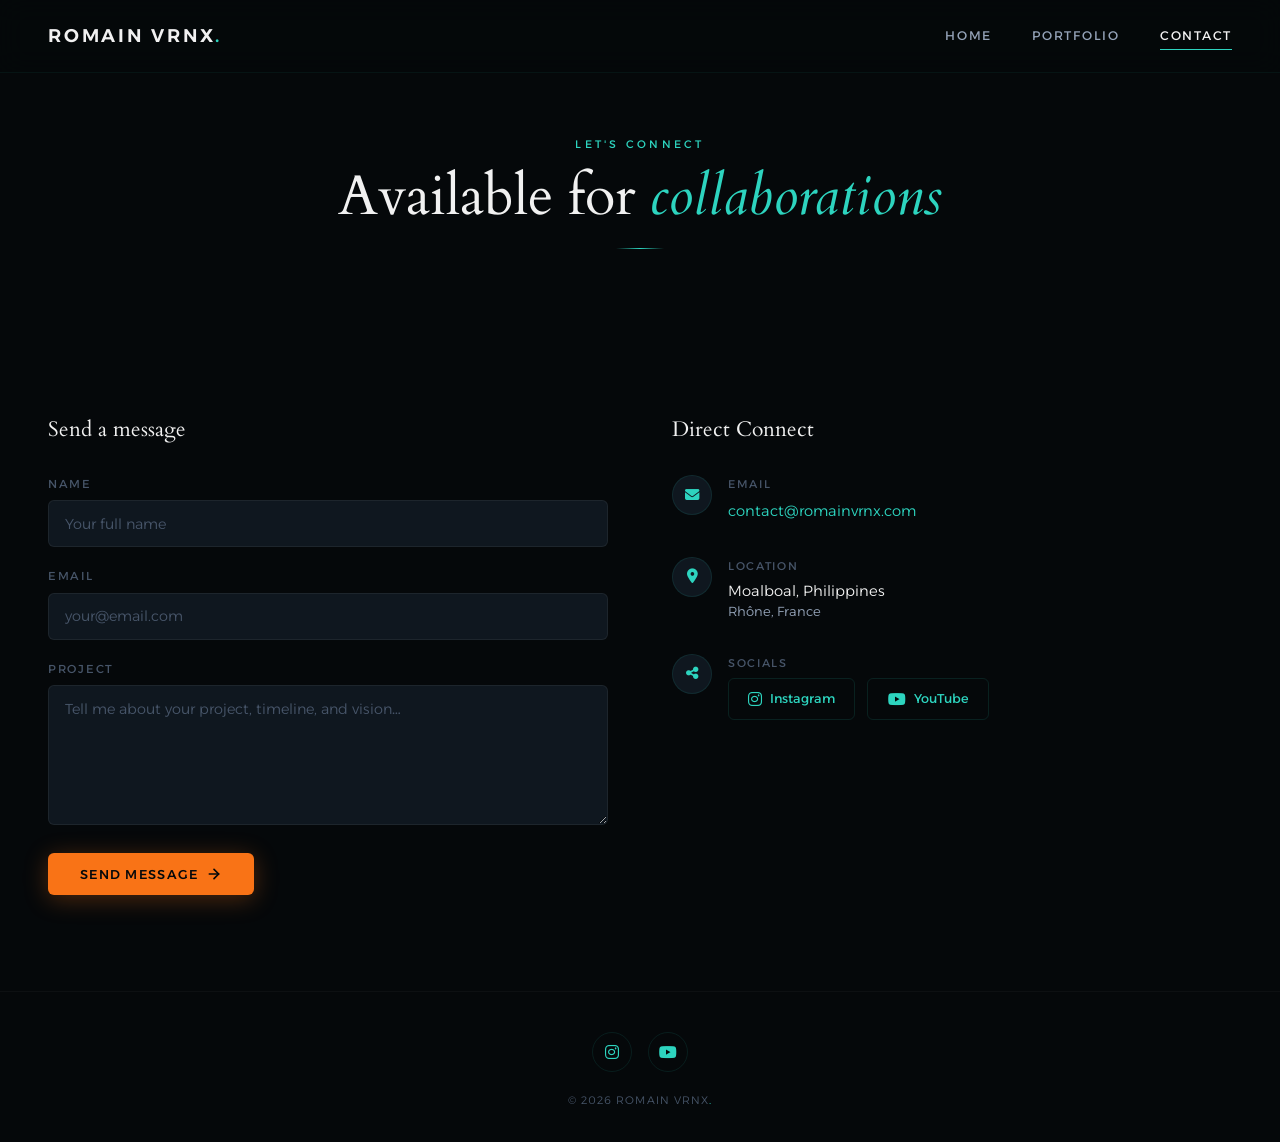
==== contact.html @ 80a3a8c6 "Add files via upload" ====
<!DOCTYPE html>
<html lang="en">
<head>
  <meta charset="UTF-8">
  <meta name="viewport" content="width=device-width, initial-scale=1.0">
  <title>Contact — Romain VRNX</title>
  <meta name="description" content="Get in touch with Romain Vernay for underwater filmmaking, photography collaborations, and creative projects.">

  <link rel="stylesheet" href="https://cdnjs.cloudflare.com/ajax/libs/font-awesome/6.5.1/css/all.min.css" integrity="sha512-DTOQO9RWCH3ppGqcWaEA1BIZOC6xxalwEsw9c2QQeAIftl+Vegovlnee1c9QX4TctnWMn13TZye+giMm8e2LwA==" crossorigin="anonymous" referrerpolicy="no-referrer" />
  <link rel="stylesheet" href="style.css">
</head>
<body>

  <!-- ===== HEADER ===== -->
  <header class="header header--scrolled" id="header">
    <a href="index.html" class="logo">ROMAIN VRNX<span>.</span></a>
    <nav class="nav-desktop" id="nav-desktop">
      <a href="index.html" class="nav-desktop__link">Home</a>
      <a href="portfolio.html" class="nav-desktop__link">Portfolio</a>
      <a href="contact.html" class="nav-desktop__link nav-desktop__link--active">Contact</a>
    </nav>
    <div class="hamburger" id="hamburger" aria-label="Toggle navigation">
      <span></span><span></span><span></span>
    </div>
  </header>

  <nav class="nav-mobile" id="nav-mobile">
    <a href="index.html" class="nav-mobile__link">Home</a>
    <a href="portfolio.html" class="nav-mobile__link">Portfolio</a>
    <a href="contact.html" class="nav-mobile__link">Contact</a>
  </nav>

  <!-- ===== PAGE HERO ===== -->
  <section class="page-hero reveal" id="page-hero">
    <div class="page-hero__inner">
      <p class="page-hero__kicker">Let's Connect</p>
      <h1 class="page-hero__title">Available for <em>collaborations</em></h1>
      <div class="page-hero__divider"></div>
    </div>
  </section>

  <!-- ===== CONTACT SECTION ===== -->
  <section class="section" id="contact-section">
    <div class="section__inner">
      <div class="contact-split reveal">

        <!-- LEFT — Form -->
        <div class="contact-form-col">
          <h2 class="contact-form__title">Send a message</h2>
          <form class="contact-form" id="contact-form" action="#" method="POST">
            <div class="contact-form__group">
              <label for="field-name" class="contact-form__label">Name</label>
              <input
                type="text"
                class="contact-form__input"
                id="field-name"
                name="name"
                placeholder="Your full name"
                required
                autocomplete="name"
              >
            </div>
            <div class="contact-form__group">
              <label for="field-email" class="contact-form__label">Email</label>
              <input
                type="email"
                class="contact-form__input"
                id="field-email"
                name="email"
                placeholder="your@email.com"
                required
                autocomplete="email"
              >
            </div>
            <div class="contact-form__group">
              <label for="field-project" class="contact-form__label">Project</label>
              <textarea
                class="contact-form__input contact-form__textarea"
                id="field-project"
                name="project"
                placeholder="Tell me about your project, timeline, and vision…"
                required
              ></textarea>
            </div>
            <button type="submit" class="btn btn--orange contact-form__submit" id="btn-send">
              Send Message
              <svg class="btn__arrow" width="16" height="16" viewBox="0 0 24 24" fill="none" stroke="currentColor" stroke-width="2.5" stroke-linecap="round" stroke-linejoin="round"><line x1="5" y1="12" x2="19" y2="12"/><polyline points="12 5 19 12 12 19"/></svg>
            </button>
          </form>
        </div>

        <!-- RIGHT — Direct Connect -->
        <div class="contact-info-col">
          <h2 class="contact-info__title">Direct Connect</h2>

          <!-- Email -->
          <div class="contact-info__block">
            <div class="contact-info__icon">
              <i class="fa-solid fa-envelope"></i>
            </div>
            <div>
              <p class="contact-info__label">Email</p>
              <a href="mailto:contact@romainvrnx.com" class="contact-info__value contact-info__link" id="contact-email">
                contact@romainvrnx.com
              </a>
            </div>
          </div>

          <!-- Location -->
          <div class="contact-info__block">
            <div class="contact-info__icon">
              <i class="fa-solid fa-location-dot"></i>
            </div>
            <div>
              <p class="contact-info__label">Location</p>
              <p class="contact-info__value">Moalboal, Philippines</p>
              <p class="contact-info__value contact-info__value--dim">Rhône, France</p>
            </div>
          </div>

          <!-- Social -->
          <div class="contact-info__block">
            <div class="contact-info__icon">
              <i class="fa-solid fa-share-nodes"></i>
            </div>
            <div>
              <p class="contact-info__label">Socials</p>
              <div class="contact-socials">
                <a href="#" class="contact-social-btn" id="contact-ig">
                  <i class="fa-brands fa-instagram"></i>
                  <span>Instagram</span>
                </a>
                <a href="#" class="contact-social-btn" id="contact-yt">
                  <i class="fa-brands fa-youtube"></i>
                  <span>YouTube</span>
                </a>
              </div>
            </div>
          </div>

        </div>

      </div>
    </div>
  </section>

  <!-- ===== FOOTER ===== -->
  <footer class="footer-full" id="footer">
    <div class="footer-full__inner">
      <div class="footer-full__socials">
        <a href="#" aria-label="Instagram" class="footer-social" id="footer-ig"><i class="fa-brands fa-instagram"></i></a>
        <a href="#" aria-label="YouTube" class="footer-social" id="footer-yt"><i class="fa-brands fa-youtube"></i></a>
      </div>
      <p class="footer-full__copy">© 2026 ROMAIN VRNX<span>.</span></p>
    </div>
  </footer>

  <script src="script.js"></script>
</body>
</html>
---- style.css ----
/* ============================================
   ROMAIN VRNX — Cinematic Dark Mode
   Orange & Teal Color Grading
   ============================================ */

/* ---------- Google Fonts ---------- */
@import url('https://fonts.googleapis.com/css2?family=Alexandria:wght@200;300;400;500;600&family=Cardo:ital,wght@0,400;0,700;1,400&display=swap');

/* ---------- Reset ---------- */
*,
*::before,
*::after {
  margin: 0;
  padding: 0;
  box-sizing: border-box;
}

/* ---------- Custom Properties ---------- */
:root {
  --bg:           #05080a;
  --surface:      #0f171f;
  --surface-alt:  #131e29;
  --teal:         #2dd4bf;
  --teal-dim:     rgba(45, 212, 191, .12);
  --teal-glow:    rgba(45, 212, 191, .25);
  --orange:       #f97316;
  --orange-hover: #fb923c;
  --orange-glow:  rgba(249, 115, 22, .3);
  --white:        #f1f1f1;
  --grey:         #94a3b8;
  --grey-dim:     #475569;

  --font-display: 'Cardo', Georgia, 'Times New Roman', serif;
  --font-body:    'Alexandria', 'Segoe UI', system-ui, sans-serif;

  --nav-h:     72px;
  --radius:    6px;
  --radius-lg: 10px;
  --max-w:     1200px;
  --transition: .4s cubic-bezier(.25, .46, .45, .94);
}

html {
  scroll-behavior: smooth;
  font-size: 16px;
}

body {
  font-family: var(--font-body);
  font-weight: 300;
  color: var(--white);
  background: var(--bg);
  line-height: 1.65;
  -webkit-font-smoothing: antialiased;
  -moz-osx-font-smoothing: grayscale;
  overflow-x: hidden;
}

a { color: inherit; text-decoration: none; }
img { display: block; max-width: 100%; }
ul, ol { list-style: none; }
button, input, textarea {
  font-family: inherit;
  font-size: inherit;
  color: inherit;
  border: none;
  outline: none;
  background: none;
}

/* ============================================
   FADE-IN SYSTEM
   ============================================ */
.reveal {
  opacity: 0;
  transform: translateY(28px);
  transition: opacity .7s ease, transform .7s ease;
}

.reveal.visible {
  opacity: 1;
  transform: translateY(0);
}

.reveal-d1 { transition-delay: .1s; }
.reveal-d2 { transition-delay: .2s; }
.reveal-d3 { transition-delay: .35s; }
.reveal-d4 { transition-delay: .5s; }

/* ============================================
   HEADER / NAV
   ============================================ */
.header {
  position: fixed;
  top: 0;
  left: 0;
  width: 100%;
  height: var(--nav-h);
  z-index: 1000;
  display: flex;
  align-items: center;
  justify-content: space-between;
  padding: 0 clamp(1.5rem, 4vw, 3rem);
  transition: background var(--transition), box-shadow var(--transition);
}

.header--scrolled {
  background: rgba(5, 8, 10, .88);
  backdrop-filter: blur(14px);
  -webkit-backdrop-filter: blur(14px);
  box-shadow: 0 1px 0 rgba(45, 212, 191, .06);
}

/* Logo */
.logo {
  font-family: var(--font-body);
  font-size: 1.15rem;
  font-weight: 600;
  letter-spacing: .15em;
  text-transform: uppercase;
  color: var(--white);
  z-index: 1010;
}

.logo span {
  color: var(--teal);
}

/* Desktop Nav */
.nav-desktop {
  display: flex;
  align-items: center;
  gap: 2.5rem;
}

.nav-desktop__link {
  font-size: .78rem;
  font-weight: 400;
  letter-spacing: .14em;
  text-transform: uppercase;
  color: var(--grey);
  position: relative;
  transition: color .3s ease;
}

.nav-desktop__link::after {
  content: '';
  position: absolute;
  bottom: -4px;
  left: 0;
  width: 0;
  height: 1px;
  background: var(--teal);
  transition: width .3s ease;
}

.nav-desktop__link:hover,
.nav-desktop__link--active {
  color: var(--white);
}

.nav-desktop__link:hover::after,
.nav-desktop__link--active::after {
  width: 100%;
}

/* Hamburger */
.hamburger {
  display: none;
  flex-direction: column;
  gap: 6px;
  cursor: pointer;
  z-index: 1010;
  padding: 4px;
}

.hamburger span {
  display: block;
  width: 26px;
  height: 2px;
  background: var(--white);
  border-radius: 2px;
  transition: transform .35s ease, opacity .35s ease;
  transform-origin: center;
}

.hamburger.open span:nth-child(1) {
  transform: rotate(45deg) translate(5.5px, 5.5px);
}
.hamburger.open span:nth-child(2) {
  opacity: 0;
}
.hamburger.open span:nth-child(3) {
  transform: rotate(-45deg) translate(5.5px, -5.5px);
}

/* Mobile overlay */
.nav-mobile {
  position: fixed;
  inset: 0;
  background: rgba(5, 8, 10, .97);
  backdrop-filter: blur(20px);
  display: flex;
  flex-direction: column;
  align-items: center;
  justify-content: center;
  gap: 2.5rem;
  opacity: 0;
  pointer-events: none;
  transition: opacity .4s ease;
  z-index: 1005;
}

.nav-mobile.open {
  opacity: 1;
  pointer-events: all;
}

.nav-mobile__link {
  font-family: var(--font-display);
  font-size: 1.8rem;
  font-weight: 400;
  color: var(--grey);
  letter-spacing: .04em;
  transition: color .3s ease;
}

.nav-mobile__link:hover {
  color: var(--teal);
}

/* ============================================
   HERO — VIDEO BACKGROUND
   ============================================ */
.hero {
  position: relative;
  width: 100%;
  height: 100vh;
  min-height: 650px;
  display: flex;
  align-items: center;
  justify-content: center;
  overflow: hidden;
}

.hero__video {
  position: absolute;
  inset: 0;
  width: 100%;
  height: 100%;
  object-fit: cover;
  z-index: 0;
}

.hero__overlay {
  position: absolute;
  inset: 0;
  z-index: 1;
  background:
    linear-gradient(180deg,
      rgba(5, 8, 10, .45) 0%,
      rgba(5, 8, 10, .15) 35%,
      rgba(5, 8, 10, .25) 65%,
      rgba(5, 8, 10, .85) 100%
    );
  /* Orange & Teal color grade overlay */
  mix-blend-mode: normal;
}

/* Subtle teal/orange vignette around edges */
.hero__color-grade {
  position: absolute;
  inset: 0;
  z-index: 2;
  background:
    radial-gradient(ellipse at 20% 80%, rgba(45, 212, 191, .06) 0%, transparent 50%),
    radial-gradient(ellipse at 80% 20%, rgba(249, 115, 22, .04) 0%, transparent 50%);
  pointer-events: none;
}

.hero__content {
  position: relative;
  z-index: 3;
  text-align: center;
  max-width: 720px;
  padding: 0 1.5rem;
}

.hero__label {
  font-family: var(--font-body);
  font-size: .72rem;
  font-weight: 400;
  letter-spacing: .3em;
  text-transform: uppercase;
  color: var(--teal);
  margin-bottom: 1rem;
  opacity: 0;
  animation: fadeUp .8s .3s ease forwards;
}

.hero__name {
  font-family: var(--font-display);
  font-size: clamp(3rem, 8vw, 5.5rem);
  font-weight: 400;
  line-height: 1.08;
  color: var(--white);
  opacity: 0;
  animation: fadeUp .8s .5s ease forwards;
}

.hero__name em {
  font-style: italic;
  color: var(--teal);
}

.hero__divider {
  width: 48px;
  height: 1px;
  background: linear-gradient(90deg, transparent, var(--teal), transparent);
  margin: 1.25rem auto;
  opacity: 0;
  animation: fadeUp .8s .65s ease forwards;
}

.hero__tagline {
  font-family: var(--font-body);
  font-size: clamp(.85rem, 1.6vw, 1rem);
  font-weight: 300;
  color: var(--grey);
  letter-spacing: .04em;
  margin-bottom: 2rem;
  opacity: 0;
  animation: fadeUp .8s .75s ease forwards;
}

.hero__buttons {
  display: flex;
  gap: 1rem;
  justify-content: center;
  flex-wrap: wrap;
  opacity: 0;
  animation: fadeUp .8s .9s ease forwards;
}

/* Scroll hint */
.hero__scroll {
  position: absolute;
  bottom: 2rem;
  left: 50%;
  transform: translateX(-50%);
  z-index: 3;
  display: flex;
  flex-direction: column;
  align-items: center;
  gap: .5rem;
  opacity: 0;
  animation: fadeUp .8s 1.2s ease forwards;
}

.hero__scroll-line {
  width: 1px;
  height: 40px;
  position: relative;
  overflow: hidden;
  background: rgba(255,255,255,.08);
}

.hero__scroll-line::after {
  content: '';
  position: absolute;
  top: -100%;
  left: 0;
  width: 100%;
  height: 100%;
  background: var(--teal);
  animation: scrollPulse 2s ease infinite;
}

@keyframes scrollPulse {
  0%   { top: -100%; }
  50%  { top: 100%; }
  100% { top: 100%; }
}

@keyframes fadeUp {
  to {
    opacity: 1;
    transform: translateY(0);
  }
  from {
    transform: translateY(16px);
  }
}

/* ============================================
   BUTTONS
   ============================================ */
.btn {
  display: inline-flex;
  align-items: center;
  justify-content: center;
  gap: .5rem;
  padding: .8rem 2rem;
  font-family: var(--font-body);
  font-size: .8rem;
  font-weight: 500;
  letter-spacing: .1em;
  text-transform: uppercase;
  border-radius: var(--radius);
  cursor: pointer;
  transition: transform .3s ease, box-shadow .3s ease, background .3s ease, color .3s ease, border-color .3s ease;
}

.btn:hover {
  transform: translateY(-2px);
}

.btn--orange {
  background: var(--orange);
  color: var(--bg);
  box-shadow: 0 4px 24px var(--orange-glow);
}

.btn--orange:hover {
  background: var(--orange-hover);
  box-shadow: 0 8px 32px rgba(249, 115, 22, .4);
}

.btn--ghost {
  background: transparent;
  color: var(--white);
  border: 1px solid rgba(255, 255, 255, .15);
}

.btn--ghost:hover {
  border-color: var(--teal);
  color: var(--teal);
  box-shadow: 0 4px 20px var(--teal-dim);
}

.btn--teal-outline {
  background: transparent;
  color: var(--teal);
  border: 1px solid var(--teal);
  box-shadow: 0 4px 20px var(--teal-dim);
}

.btn--teal-outline:hover {
  background: rgba(45, 212, 191, .08);
  box-shadow: 0 8px 32px var(--teal-glow);
}

.btn__arrow {
  transition: transform .3s ease;
}

.btn:hover .btn__arrow {
  transform: translateX(4px);
}

/* ============================================
   PROOF STRIP
   ============================================ */
.proof-strip {
  background: var(--surface);
  border-top: 1px solid rgba(45, 212, 191, .05);
  border-bottom: 1px solid rgba(45, 212, 191, .05);
  padding: 1.5rem 1rem;
}

.proof-strip__inner {
  max-width: var(--max-w);
  margin: 0 auto;
  display: flex;
  align-items: center;
  justify-content: center;
  gap: clamp(2rem, 6vw, 5rem);
  flex-wrap: wrap;
}

.proof-strip__item {
  display: flex;
  align-items: center;
  gap: .75rem;
}

.proof-strip__icon {
  color: var(--teal);
  font-size: 1.15rem;
  width: 22px;
  text-align: center;
}

.proof-strip__text {
  font-size: .82rem;
  font-weight: 400;
  letter-spacing: .06em;
  color: var(--grey);
}

.proof-strip__text strong {
  color: var(--white);
  font-weight: 500;
}

/* ============================================
   SECTIONS (Generic)
   ============================================ */
.section {
  padding: 6rem clamp(1.5rem, 4vw, 3rem);
}

.section__inner {
  max-width: var(--max-w);
  margin: 0 auto;
}

.section__header {
  text-align: center;
  margin-bottom: 3.5rem;
}

.section__kicker {
  font-family: var(--font-body);
  font-size: .7rem;
  font-weight: 400;
  letter-spacing: .3em;
  text-transform: uppercase;
  color: var(--teal);
  margin-bottom: .75rem;
}

.section__title {
  font-family: var(--font-display);
  font-size: clamp(2rem, 4.5vw, 3rem);
  font-weight: 400;
  line-height: 1.15;
}

.section__title em {
  font-style: italic;
  color: var(--teal);
}

/* ============================================
   SELECTED WORK — PROJECT CARDS
   ============================================ */
.work-grid {
  display: grid;
  grid-template-columns: repeat(auto-fill, minmax(340px, 1fr));
  gap: 1.5rem;
  margin-bottom: 2.5rem;
}

.work-card {
  position: relative;
  border-radius: var(--radius-lg);
  overflow: hidden;
  background: var(--surface);
  cursor: pointer;
  transition: transform var(--transition), box-shadow var(--transition);
}

.work-card:hover {
  transform: translateY(-6px);
  box-shadow:
    0 20px 50px rgba(0, 0, 0, .5),
    0 0 0 1px rgba(45, 212, 191, .08);
}

.work-card__thumb {
  width: 100%;
  aspect-ratio: 16 / 9;
  background: var(--surface);
  background-size: cover;
  background-position: center;
  position: relative;
  overflow: hidden;
}

.work-card__thumb::after {
  content: '';
  position: absolute;
  inset: 0;
  background: linear-gradient(180deg, transparent 40%, rgba(5, 8, 10, .7) 100%);
  transition: opacity var(--transition);
}

.work-card:hover .work-card__thumb::after {
  opacity: .6;
}

/* Play button overlay */
.work-card__play {
  position: absolute;
  top: 50%;
  left: 50%;
  transform: translate(-50%, -50%) scale(.9);
  width: 56px;
  height: 56px;
  border-radius: 50%;
  border: 2px solid rgba(45, 212, 191, .6);
  background: rgba(5, 8, 10, .5);
  display: flex;
  align-items: center;
  justify-content: center;
  z-index: 2;
  opacity: 0;
  transition: opacity .3s ease, transform .3s ease;
}

.work-card:hover .work-card__play {
  opacity: 1;
  transform: translate(-50%, -50%) scale(1);
}

.work-card__play svg {
  width: 20px;
  height: 20px;
  fill: var(--teal);
  margin-left: 3px;
}

.work-card__body {
  padding: 1.25rem 1.5rem;
}

.work-card__tag {
  display: inline-block;
  font-size: .65rem;
  font-weight: 500;
  letter-spacing: .12em;
  text-transform: uppercase;
  color: var(--bg);
  background: var(--orange);
  padding: .2rem .6rem;
  border-radius: 3px;
  margin-bottom: .6rem;
}

.work-card__title {
  font-family: var(--font-display);
  font-size: 1.2rem;
  font-weight: 400;
  margin-bottom: .35rem;
}

.work-card__meta {
  font-size: .78rem;
  color: var(--grey-dim);
  font-weight: 300;
}

.work-cta {
  text-align: center;
}

/* ============================================
   CONTACT STRIP (bottom of index)
   ============================================ */
.contact-strip {
  text-align: center;
  padding: 5rem 1.5rem;
  position: relative;
}

.contact-strip::before {
  content: '';
  position: absolute;
  top: 0;
  left: 50%;
  transform: translateX(-50%);
  width: 200px;
  height: 1px;
  background: linear-gradient(90deg, transparent, var(--teal), transparent);
}

.contact-strip__text {
  font-family: var(--font-display);
  font-size: clamp(1.6rem, 3.5vw, 2.2rem);
  font-weight: 400;
  font-style: italic;
  color: var(--grey);
  margin-bottom: 1.75rem;
}

/* ============================================
   FOOTER
   ============================================ */
.footer {
  text-align: center;
  padding: 2rem 1.5rem;
  font-size: .68rem;
  font-weight: 300;
  color: var(--grey-dim);
  letter-spacing: .1em;
  border-top: 1px solid rgba(255, 255, 255, .03);
}

.footer span {
  color: var(--teal);
}

/* ============================================
   PORTFOLIO — SPLIT SCREEN
   ============================================ */
.split {
  display: flex;
  width: 100%;
  height: 100vh;
  min-height: 600px;
  overflow: hidden;
}

.split__panel {
  position: relative;
  flex: 1;
  display: flex;
  align-items: center;
  justify-content: center;
  overflow: hidden;
  cursor: pointer;
  transition: flex var(--transition);
}

.split:hover .split__panel {
  flex: .85;
}

.split__panel:hover {
  flex: 1.3 !important;
}

/* Background image layer */
.split__bg {
  position: absolute;
  inset: 0;
  background: var(--surface);
  background-size: cover;
  background-position: center;
  filter: saturate(.25) brightness(.65);
  transform: scale(1.02);
  transition: filter .6s ease, transform .6s ease;
}

.split__panel:hover .split__bg {
  filter: saturate(1) brightness(.8);
  transform: scale(1.08);
}

/* Overlay with color grade tint */
.split__overlay {
  position: absolute;
  inset: 0;
  z-index: 1;
  transition: background .5s ease;
}

.split__panel--photo .split__overlay {
  background: linear-gradient(135deg, rgba(45, 212, 191, .12) 0%, rgba(5, 8, 10, .6) 100%);
}

.split__panel--film .split__overlay {
  background: linear-gradient(225deg, rgba(249, 115, 22, .12) 0%, rgba(5, 8, 10, .6) 100%);
}

.split__panel:hover .split__overlay {
  background: rgba(5, 8, 10, .35);
}

/* Divider line between panels */
.split__panel--photo::after {
  content: '';
  position: absolute;
  top: 0;
  right: 0;
  width: 1px;
  height: 100%;
  background: linear-gradient(180deg, transparent, rgba(45, 212, 191, .2), transparent);
  z-index: 3;
}

/* Content */
.split__content {
  position: relative;
  z-index: 2;
  text-align: center;
  padding: 2rem;
}

.split__icon {
  font-size: 1.8rem;
  margin-bottom: 1rem;
  opacity: .7;
  transition: opacity .3s ease, transform .3s ease;
}

.split__panel--photo .split__icon { color: var(--teal); }
.split__panel--film .split__icon  { color: var(--orange); }

.split__panel:hover .split__icon {
  opacity: 1;
  transform: translateY(-4px);
}

.split__title {
  font-family: var(--font-display);
  font-size: clamp(1.8rem, 4vw, 3rem);
  font-weight: 400;
  letter-spacing: .06em;
  margin-bottom: .5rem;
  transition: letter-spacing .4s ease;
}

.split__panel:hover .split__title {
  letter-spacing: .12em;
}

.split__subtitle {
  font-size: .78rem;
  font-weight: 300;
  color: var(--grey);
  letter-spacing: .1em;
  text-transform: uppercase;
  margin-bottom: 1.5rem;
  transition: color .3s ease;
}

.split__panel:hover .split__subtitle {
  color: var(--white);
}

.split__enter {
  display: inline-flex;
  align-items: center;
  gap: .5rem;
  font-size: .75rem;
  font-weight: 500;
  letter-spacing: .15em;
  text-transform: uppercase;
  opacity: 0;
  transform: translateY(10px);
  transition: opacity .4s ease, transform .4s ease;
}

.split__panel--photo .split__enter { color: var(--teal); }
.split__panel--film .split__enter  { color: var(--orange); }

.split__panel:hover .split__enter {
  opacity: 1;
  transform: translateY(0);
}

.split__enter-arrow {
  transition: transform .3s ease;
}

.split__panel:hover .split__enter-arrow {
  transform: translateX(4px);
}

/* ============================================
   RESPONSIVE — MOBILE-FIRST OVERHAUL
   ============================================ */

/* ---- Tablet & small laptop (≤ 900px) ---- */
@media (max-width: 900px) {
  /* Nav: switch to hamburger */
  .nav-desktop {
    display: none;
  }

  .hamburger {
    display: flex;
    min-width: 44px;
    min-height: 44px;
    align-items: center;
    justify-content: center;
  }

  /* Hero typography */
  .hero__name {
    font-size: clamp(2.5rem, 10vw, 4rem);
  }

  /* Proof strip */
  .proof-strip__inner {
    flex-direction: column;
    gap: 1rem;
  }

  /* Work grid */
  .work-grid {
    grid-template-columns: 1fr;
  }

  /* Split screen — stack vertically */
  .split {
    flex-direction: column;
  }

  .split__panel {
    min-height: 50vh;
  }

  .split:hover .split__panel {
    flex: 1;
  }

  .split__panel:hover {
    flex: 1.15 !important;
  }

  .split__panel--photo::after {
    top: auto;
    bottom: 0;
    left: 0;
    right: 0;
    width: 100%;
    height: 1px;
    background: linear-gradient(90deg, transparent, rgba(45, 212, 191, .2), transparent);
  }

  .split__enter {
    opacity: 1;
    transform: translateY(0);
  }
}

/* ---- Mobile landscape / large phone (≤ 768px) ---- */
@media (max-width: 768px) {
  /* --- Fluid typography --- */
  h1,
  .hero__name,
  .page-hero__title,
  .section__title,
  .split__title {
    font-size: clamp(2rem, 8vw, 3.2rem);
  }

  .hero__tagline,
  .page-hero__desc {
    font-size: clamp(.82rem, 2.5vw, .95rem);
  }

  /* --- Reduce section padding --- */
  .section {
    padding: 4rem 1rem;
  }

  .page-hero {
    padding: calc(var(--nav-h) + 2.5rem) 1rem 2rem;
  }

  /* --- Hero overflow safety --- */
  .hero {
    overflow: hidden;
  }

  .hero__video {
    min-width: 100%;
    min-height: 100%;
  }

  /* --- Tap targets (minimum 44×44px) --- */
  .btn {
    min-height: 44px;
    padding: .75rem 1.5rem;
  }

  .nav-mobile__link {
    min-height: 44px;
    display: flex;
    align-items: center;
  }

  .footer-social {
    width: 44px;
    height: 44px;
  }

  .contact-social-btn {
    min-height: 44px;
    padding: .7rem 1.3rem;
  }

  .contact-info__icon {
    width: 44px;
    height: 44px;
  }

  /* --- Masonry → 2 columns --- */
  .masonry {
    columns: 2;
    column-gap: .75rem;
  }

  .masonry__item {
    margin-bottom: .75rem;
  }

  /* --- Gateway cards stack --- */
  .grid-gallery {
    grid-template-columns: 1fr;
    gap: 1rem;
  }

  .gateway-card {
    aspect-ratio: 16 / 9;
  }

  .gateway-card__enter {
    opacity: 1;
    transform: translateY(0);
  }

  /* --- Contact → single column --- */
  .contact-split {
    grid-template-columns: 1fr;
    gap: 2.5rem;
  }

  /* --- Showreel fit mobile --- */
  .showreel {
    margin: 0 auto 2rem;
  }

  .showreel__container {
    border-radius: var(--radius);
  }
}

/* ---- Small phone (≤ 480px) ---- */
@media (max-width: 480px) {
  /* Hero CTA stack */
  .hero__buttons {
    flex-direction: column;
    width: 100%;
    padding: 0 .5rem;
  }

  .btn {
    width: 100%;
    justify-content: center;
  }

  /* Titles tighter */
  .split__title {
    font-size: clamp(1.4rem, 7vw, 1.8rem);
  }

  .gateway-card__title {
    font-size: clamp(1.3rem, 6vw, 1.8rem);
  }

  .page-hero__title {
    font-size: clamp(1.8rem, 8vw, 2.6rem);
  }

  /* Masonry → 1 column */
  .masonry {
    columns: 1;
  }

  /* Contact socials stack */
  .contact-socials {
    flex-direction: column;
  }

  .contact-form__submit {
    width: 100%;
  }

  /* Reduce inner gutter */
  .section {
    padding: 3rem .75rem;
  }

  .page-hero {
    padding: calc(var(--nav-h) + 2rem) .75rem 1.5rem;
  }

  /* Back button — full-width on tiny screens */
  .btn-back {
    width: 100%;
    justify-content: center;
  }
}

/* ============================================
   PAGE HERO (Sub-pages)
   ============================================ */
.page-hero {
  padding: calc(var(--nav-h) + 4rem) clamp(1.5rem, 4vw, 3rem) 3rem;
  text-align: center;
  position: relative;
}

.page-hero__inner {
  max-width: 720px;
  margin: 0 auto;
}

.page-hero__kicker {
  font-family: var(--font-body);
  font-size: .68rem;
  font-weight: 400;
  letter-spacing: .3em;
  text-transform: uppercase;
  color: var(--teal);
  margin-bottom: .75rem;
}

.page-hero__title {
  font-family: var(--font-display);
  font-size: clamp(2.2rem, 5vw, 3.5rem);
  font-weight: 400;
  line-height: 1.1;
}

.page-hero__title em {
  font-style: italic;
  color: var(--teal);
}

.page-hero__divider {
  width: 48px;
  height: 1px;
  background: linear-gradient(90deg, transparent, var(--teal), transparent);
  margin: 1.25rem auto;
}

.page-hero__desc {
  font-size: .92rem;
  font-weight: 300;
  color: var(--grey);
  line-height: 1.75;
  max-width: 600px;
  margin: 0 auto;
}

/* ============================================
   BACK BUTTON — Premium Pill
   ============================================ */
.btn-back {
  display: inline-flex;
  align-items: center;
  gap: .6rem;
  padding: .65rem 1.5rem;
  font-size: .78rem;
  font-weight: 500;
  letter-spacing: .1em;
  text-transform: uppercase;
  color: var(--white);
  background: rgba(15, 23, 31, .8);
  border: 1px solid rgba(45, 212, 191, .1);
  border-radius: 30px;
  margin-bottom: 2rem;
  backdrop-filter: blur(8px);
  -webkit-backdrop-filter: blur(8px);
  min-height: 44px;
  transition: background .3s ease, color .3s ease, border-color .3s ease,
              transform .3s ease, box-shadow .3s ease;
}

.btn-back:hover {
  background: var(--orange);
  color: var(--bg);
  border-color: var(--orange);
  transform: translateX(-5px);
  box-shadow: 0 4px 20px var(--orange-glow);
}

.btn-back i {
  font-size: .72rem;
  transition: transform .3s ease;
}

.btn-back:hover i {
  transform: translateX(-3px);
}

/* ============================================
   GATEWAY CARDS (Photography hub)
   ============================================ */
.grid-gallery {
  display: grid;
  grid-template-columns: repeat(2, 1fr);
  gap: 1.5rem;
}

.gateway-card {
  position: relative;
  border-radius: var(--radius-lg);
  overflow: hidden;
  aspect-ratio: 4 / 3;
  display: flex;
  align-items: center;
  justify-content: center;
  cursor: pointer;
  transition: transform var(--transition), box-shadow var(--transition);
}

.gateway-card:hover {
  transform: translateY(-6px);
  box-shadow:
    0 24px 60px rgba(0, 0, 0, .5),
    0 0 0 1px rgba(45, 212, 191, .08);
}

.gateway-card__bg {
  position: absolute;
  inset: 0;
  background: var(--surface);
  background-size: cover;
  background-position: center;
  filter: saturate(.2) brightness(.5);
  transform: scale(1.02);
  transition: filter .5s ease, transform .5s ease;
}

.gateway-card:hover .gateway-card__bg {
  filter: saturate(1) brightness(.7);
  transform: scale(1.06);
}

.gateway-card__overlay {
  position: absolute;
  inset: 0;
  z-index: 1;
  transition: opacity .4s ease;
}

.gateway-card__overlay--teal {
  background: linear-gradient(135deg, rgba(45, 212, 191, .1) 0%, rgba(5, 8, 10, .65) 100%);
}

.gateway-card__overlay--orange {
  background: linear-gradient(225deg, rgba(249, 115, 22, .1) 0%, rgba(5, 8, 10, .65) 100%);
}

.gateway-card__content {
  position: relative;
  z-index: 2;
  text-align: center;
  padding: 2rem;
}

.gateway-card__icon {
  font-size: 2rem;
  margin-bottom: .75rem;
  opacity: .7;
  transition: opacity .3s ease, transform .3s ease;
}

.gateway-card__icon--teal   { color: var(--teal); }
.gateway-card__icon--orange { color: var(--orange); }

.gateway-card:hover .gateway-card__icon {
  opacity: 1;
  transform: translateY(-4px);
}

.gateway-card__title {
  font-family: var(--font-display);
  font-size: clamp(1.6rem, 3.5vw, 2.4rem);
  font-weight: 400;
  letter-spacing: .06em;
  margin-bottom: .3rem;
  transition: letter-spacing .4s ease;
}

.gateway-card:hover .gateway-card__title {
  letter-spacing: .12em;
}

.gateway-card__sub {
  font-size: .75rem;
  font-weight: 300;
  color: var(--grey);
  letter-spacing: .1em;
  text-transform: uppercase;
  margin-bottom: 1.25rem;
  transition: color .3s ease;
}

.gateway-card:hover .gateway-card__sub {
  color: var(--white);
}

.gateway-card__enter {
  display: inline-flex;
  align-items: center;
  gap: .5rem;
  font-size: .72rem;
  font-weight: 500;
  letter-spacing: .15em;
  text-transform: uppercase;
  color: var(--teal);
  opacity: 0;
  transform: translateY(10px);
  transition: opacity .4s ease, transform .4s ease;
}

.gateway-card:hover .gateway-card__enter {
  opacity: 1;
  transform: translateY(0);
}

.gateway-card__arrow {
  transition: transform .3s ease;
}

.gateway-card:hover .gateway-card__arrow {
  transform: translateX(4px);
}

/* ============================================
   MASONRY GRID (Photo galleries)
   ============================================ */
.masonry {
  columns: 3;
  column-gap: 1rem;
}

.masonry__item {
  break-inside: avoid;
  margin-bottom: 1rem;
  border-radius: var(--radius);
  overflow: hidden;
  background: var(--surface);
  position: relative;
  cursor: pointer;
}

.masonry__item img {
  width: 100%;
  height: auto;
  display: block;
  transition: transform .5s ease, filter .5s ease;
  /* Fallback while images load */
  min-height: 180px;
  object-fit: cover;
  background: var(--surface);
}

.masonry__item:hover img {
  transform: scale(1.05);
  filter: brightness(1.1);
}

/* Subtle overlay on hover */
.masonry__item::after {
  content: '';
  position: absolute;
  inset: 0;
  background: linear-gradient(180deg, transparent 60%, rgba(5, 8, 10, .4) 100%);
  opacity: 0;
  transition: opacity .4s ease;
  pointer-events: none;
  border-radius: var(--radius);
}

.masonry__item:hover::after {
  opacity: 1;
}

/* Height variation for visual rhythm */
.masonry__item--tall img {
  min-height: 320px;
}

.masonry__item--wide {
  break-inside: avoid;
}

.masonry__item--wide img {
  min-height: 200px;
}

/* ============================================
   SHOWREEL (Filmmaking)
   ============================================ */
.showreel {
  max-width: 960px;
  margin: 0 auto 3rem;
}

.showreel__container {
  position: relative;
  width: 100%;
  aspect-ratio: 16 / 9;
  border-radius: var(--radius-lg);
  overflow: hidden;
  background: var(--surface);
  box-shadow:
    0 24px 80px rgba(0, 0, 0, .6),
    0 0 0 1px rgba(45, 212, 191, .05),
    0 0 60px rgba(45, 212, 191, .04);
}

.showreel__video {
  width: 100%;
  height: 100%;
  object-fit: cover;
  display: block;
  background: var(--surface);
}

/* ============================================
   CONTACT — TWO-COLUMN LAYOUT
   ============================================ */
.contact-split {
  display: grid;
  grid-template-columns: 1fr 1fr;
  gap: 4rem;
  align-items: start;
}

/* Form column */
.contact-form__title {
  font-family: var(--font-display);
  font-size: 1.3rem;
  font-weight: 400;
  margin-bottom: 1.75rem;
}

.contact-form {
  display: flex;
  flex-direction: column;
  gap: 1.25rem;
}

.contact-form__group {
  display: flex;
  flex-direction: column;
  gap: .4rem;
}

.contact-form__label {
  font-size: .72rem;
  font-weight: 400;
  letter-spacing: .15em;
  text-transform: uppercase;
  color: var(--grey-dim);
}

.contact-form__input {
  width: 100%;
  padding: .85rem 1rem;
  background: var(--surface);
  border: 1px solid rgba(255, 255, 255, .06);
  border-radius: var(--radius);
  color: var(--white);
  font-weight: 300;
  font-size: .9rem;
  transition: border-color .3s ease, box-shadow .3s ease;
}

.contact-form__input::placeholder {
  color: var(--grey-dim);
  font-weight: 300;
}

.contact-form__input:focus {
  border-color: var(--teal);
  box-shadow: 0 0 0 3px var(--teal-dim);
}

.contact-form__textarea {
  min-height: 140px;
  resize: vertical;
}

.contact-form__submit {
  align-self: flex-start;
  margin-top: .5rem;
}

/* Info column */
.contact-info__title {
  font-family: var(--font-display);
  font-size: 1.3rem;
  font-weight: 400;
  margin-bottom: 1.75rem;
}

.contact-info__block {
  display: flex;
  gap: 1rem;
  margin-bottom: 2rem;
}

.contact-info__icon {
  width: 40px;
  height: 40px;
  border-radius: 50%;
  background: var(--surface);
  border: 1px solid rgba(45, 212, 191, .1);
  display: flex;
  align-items: center;
  justify-content: center;
  color: var(--teal);
  font-size: .9rem;
  flex-shrink: 0;
}

.contact-info__label {
  font-size: .7rem;
  font-weight: 400;
  letter-spacing: .15em;
  text-transform: uppercase;
  color: var(--grey-dim);
  margin-bottom: .3rem;
}

.contact-info__value {
  font-size: .92rem;
  font-weight: 300;
  color: var(--white);
  line-height: 1.5;
}

.contact-info__value--dim {
  color: var(--grey);
  font-size: .82rem;
}

.contact-info__link {
  color: var(--teal);
  transition: color .3s ease;
  word-break: break-all;
}

.contact-info__link:hover {
  color: var(--white);
}

/* Social buttons */
.contact-socials {
  display: flex;
  gap: .75rem;
  margin-top: .35rem;
}

.contact-social-btn {
  display: inline-flex;
  align-items: center;
  gap: .5rem;
  padding: .6rem 1.2rem;
  border-radius: var(--radius);
  border: 1px solid rgba(45, 212, 191, .12);
  font-size: .8rem;
  font-weight: 400;
  color: var(--teal);
  transition: background .3s ease, transform .3s ease, border-color .3s ease;
}

.contact-social-btn:hover {
  background: var(--teal-dim);
  border-color: var(--teal);
  transform: translateY(-2px);
}

.contact-social-btn i {
  font-size: 1rem;
}

/* ============================================
   FOOTER — FULL (with socials)
   ============================================ */
.footer-full {
  border-top: 1px solid rgba(255, 255, 255, .03);
  padding: 2.5rem 1.5rem 2rem;
}

.footer-full__inner {
  max-width: var(--max-w);
  margin: 0 auto;
  display: flex;
  flex-direction: column;
  align-items: center;
  gap: 1.25rem;
}

.footer-full__socials {
  display: flex;
  gap: 1rem;
}

.footer-social {
  width: 40px;
  height: 40px;
  border-radius: 50%;
  border: 1px solid rgba(45, 212, 191, .1);
  display: flex;
  align-items: center;
  justify-content: center;
  color: var(--teal);
  font-size: 1rem;
  transition: background .3s ease, transform .3s ease, border-color .3s ease;
}

.footer-social:hover {
  background: var(--teal-dim);
  border-color: var(--teal);
  transform: translateY(-2px);
}

.footer-full__copy {
  font-size: .68rem;
  font-weight: 300;
  color: var(--grey-dim);
  letter-spacing: .1em;
}

.footer-full__copy span {
  color: var(--teal);
}

/* (Responsive rules for new components are now consolidated
   in the main RESPONSIVE — MOBILE-FIRST OVERHAUL block above) */
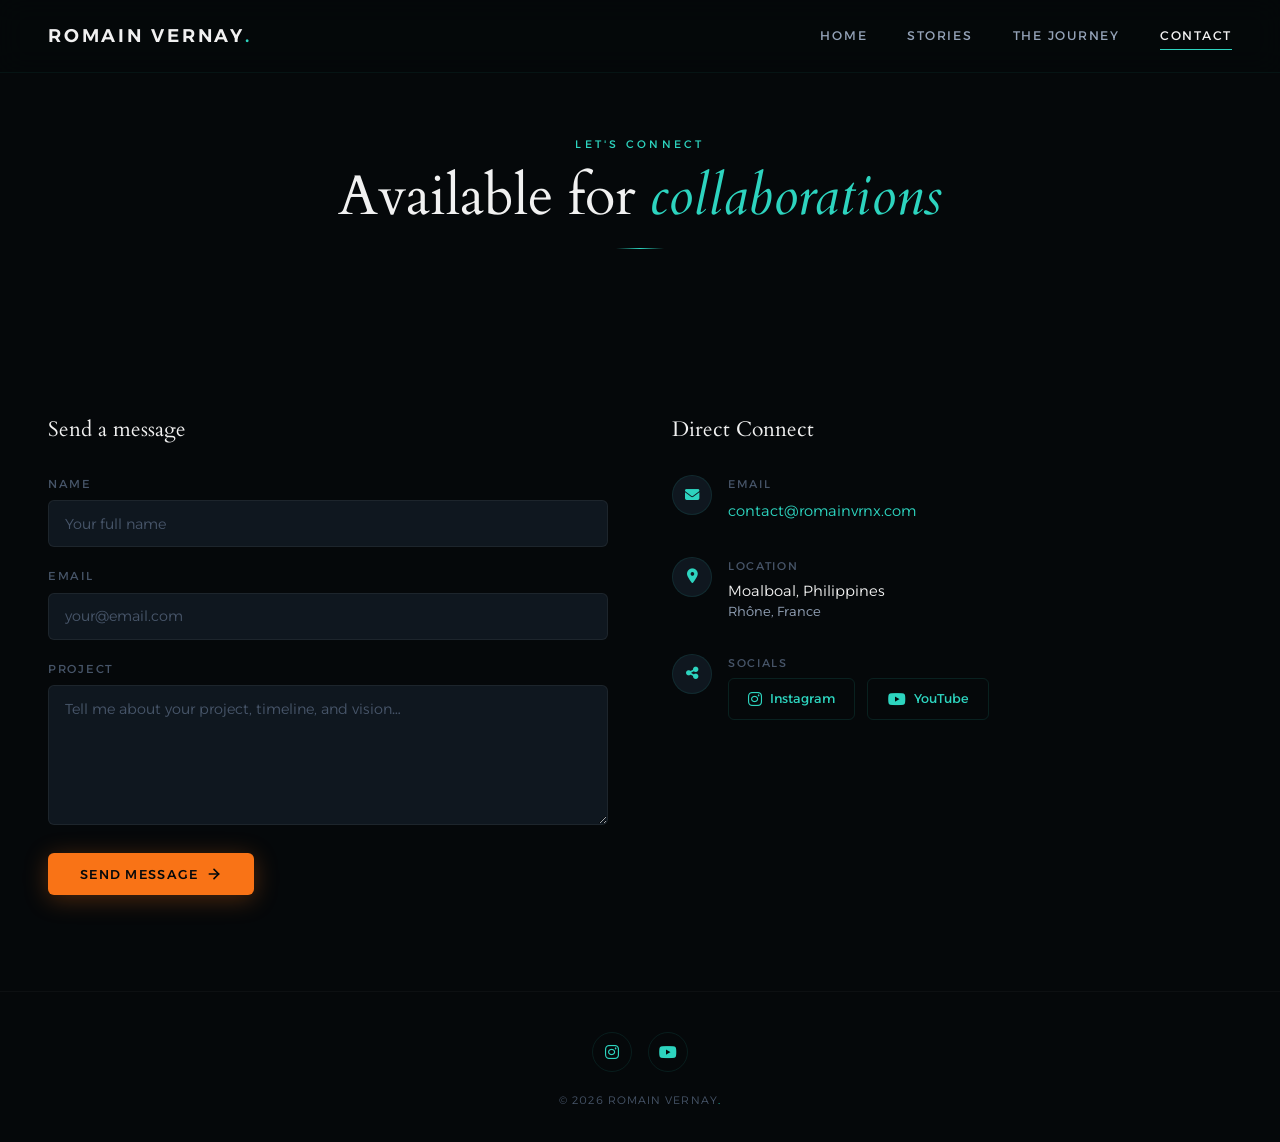
==== commit e7e5b050: "Add files via upload" ====
--- a/contact.html
+++ b/contact.html
@@ -3,7 +3,7 @@
 <head>
   <meta charset="UTF-8">
   <meta name="viewport" content="width=device-width, initial-scale=1.0">
-  <title>Contact — Romain VRNX</title>
+  <title>Contact — Romain Vernay</title>
   <meta name="description" content="Get in touch with Romain Vernay for underwater filmmaking, photography collaborations, and creative projects.">
 
   <link rel="stylesheet" href="https://cdnjs.cloudflare.com/ajax/libs/font-awesome/6.5.1/css/all.min.css" integrity="sha512-DTOQO9RWCH3ppGqcWaEA1BIZOC6xxalwEsw9c2QQeAIftl+Vegovlnee1c9QX4TctnWMn13TZye+giMm8e2LwA==" crossorigin="anonymous" referrerpolicy="no-referrer" />
@@ -13,10 +13,11 @@
 
   <!-- ===== HEADER ===== -->
   <header class="header header--scrolled" id="header">
-    <a href="index.html" class="logo">ROMAIN VRNX<span>.</span></a>
+    <a href="index.html" class="logo">ROMAIN VERNAY<span>.</span></a>
     <nav class="nav-desktop" id="nav-desktop">
       <a href="index.html" class="nav-desktop__link">Home</a>
-      <a href="portfolio.html" class="nav-desktop__link">Portfolio</a>
+      <a href="portfolio.html" class="nav-desktop__link">Stories</a>
+      <a href="the-journey.html" class="nav-desktop__link">The Journey</a>
       <a href="contact.html" class="nav-desktop__link nav-desktop__link--active">Contact</a>
     </nav>
     <div class="hamburger" id="hamburger" aria-label="Toggle navigation">
@@ -26,7 +27,8 @@
 
   <nav class="nav-mobile" id="nav-mobile">
     <a href="index.html" class="nav-mobile__link">Home</a>
-    <a href="portfolio.html" class="nav-mobile__link">Portfolio</a>
+    <a href="portfolio.html" class="nav-mobile__link">Stories</a>
+    <a href="the-journey.html" class="nav-mobile__link">The Journey</a>
     <a href="contact.html" class="nav-mobile__link">Contact</a>
   </nav>
 
@@ -151,10 +153,11 @@
         <a href="#" aria-label="Instagram" class="footer-social" id="footer-ig"><i class="fa-brands fa-instagram"></i></a>
         <a href="#" aria-label="YouTube" class="footer-social" id="footer-yt"><i class="fa-brands fa-youtube"></i></a>
       </div>
-      <p class="footer-full__copy">© 2026 ROMAIN VRNX<span>.</span></p>
+      <p class="footer-full__copy">© 2026 ROMAIN VERNAY<span>.</span></p>
     </div>
   </footer>
 
+  <script src="site-config.js"></script>
   <script src="script.js"></script>
 </body>
 </html>
--- a/style.css
+++ b/style.css
@@ -1,5 +1,5 @@
 /* ============================================
-   ROMAIN VRNX — Cinematic Dark Mode
+   ROMAIN VERNAY — Cinematic Dark Mode
    Orange & Teal Color Grading
    ============================================ */
 
@@ -262,8 +262,9 @@
       rgba(5, 8, 10, .15) 35%,
       rgba(5, 8, 10, .25) 65%,
       rgba(5, 8, 10, .85) 100%
-    );
-  /* Orange & Teal color grade overlay */
+    ),
+    rgba(0, 0, 0, .4);
+  /* Dark veil (40%) + gradient for readability on bright shots */
   mix-blend-mode: normal;
 }
 
@@ -293,6 +294,7 @@
   letter-spacing: .3em;
   text-transform: uppercase;
   color: var(--teal);
+  text-shadow: 0 1px 10px rgba(0, 0, 0, .5);
   margin-bottom: 1rem;
   opacity: 0;
   animation: fadeUp .8s .3s ease forwards;
@@ -304,6 +306,7 @@
   font-weight: 400;
   line-height: 1.08;
   color: var(--white);
+  text-shadow: 0 2px 20px rgba(0, 0, 0, .6), 0 0 40px rgba(0, 0, 0, .3);
   opacity: 0;
   animation: fadeUp .8s .5s ease forwards;
 }
@@ -328,6 +331,7 @@
   font-weight: 300;
   color: var(--grey);
   letter-spacing: .04em;
+  text-shadow: 0 1px 12px rgba(0, 0, 0, .5);
   margin-bottom: 2rem;
   opacity: 0;
   animation: fadeUp .8s .75s ease forwards;
@@ -1140,7 +1144,7 @@
 }
 
 /* ============================================
-   BACK BUTTON — Premium Pill
+   BACK BUTTON — Premium Pill (Teal accent)
    ============================================ */
 .btn-back {
   display: inline-flex;
@@ -1151,9 +1155,9 @@
   font-weight: 500;
   letter-spacing: .1em;
   text-transform: uppercase;
-  color: var(--white);
+  color: var(--teal);
   background: rgba(15, 23, 31, .8);
-  border: 1px solid rgba(45, 212, 191, .1);
+  border: 1px solid rgba(45, 212, 191, .2);
   border-radius: 30px;
   margin-bottom: 2rem;
   backdrop-filter: blur(8px);
@@ -1164,15 +1168,16 @@
 }
 
 .btn-back:hover {
-  background: var(--orange);
-  color: var(--bg);
-  border-color: var(--orange);
+  background: rgba(45, 212, 191, .1);
+  color: var(--teal);
+  border-color: var(--teal);
   transform: translateX(-5px);
-  box-shadow: 0 4px 20px var(--orange-glow);
+  box-shadow: 0 4px 20px var(--teal-dim);
 }
 
 .btn-back i {
   font-size: .72rem;
+  color: var(--teal);
   transition: transform .3s ease;
 }
 
@@ -1376,6 +1381,362 @@
 
 .masonry__item--wide img {
   min-height: 200px;
+}
+
+/* ============================================
+   CAROUSEL ROW — Horizontal Scroll Galleries
+   ============================================ */
+.carousel-row {
+  margin-bottom: 3.5rem;
+}
+
+.carousel-row:last-child {
+  margin-bottom: 0;
+}
+
+.carousel-row__title {
+  font-family: var(--font-display);
+  font-size: clamp(1.4rem, 3vw, 1.8rem);
+  font-weight: 400;
+  font-style: italic;
+  color: var(--white);
+  margin-bottom: 1.5rem;
+  padding-left: .25rem;
+  position: relative;
+}
+
+.carousel-row__title::before {
+  content: '';
+  position: absolute;
+  left: 0;
+  bottom: -8px;
+  width: 36px;
+  height: 2px;
+  background: var(--orange);
+  border-radius: 1px;
+}
+
+/* Scroll wrapper with arrows */
+.carousel-row__wrapper {
+  position: relative;
+}
+
+/* Track */
+.carousel-row__track {
+  display: flex;
+  gap: 1.25rem;
+  overflow-x: auto;
+  overflow-y: hidden;
+  scroll-behavior: smooth;
+  -webkit-overflow-scrolling: touch;
+  cursor: grab;
+  padding: .5rem 0 1.25rem;
+
+  /* Custom scrollbar */
+  scrollbar-width: thin;
+  scrollbar-color: var(--grey-dim) transparent;
+}
+
+.carousel-row__track::-webkit-scrollbar {
+  height: 4px;
+}
+
+.carousel-row__track::-webkit-scrollbar-track {
+  background: transparent;
+}
+
+.carousel-row__track::-webkit-scrollbar-thumb {
+  background: var(--grey-dim);
+  border-radius: 2px;
+}
+
+.carousel-row__track::-webkit-scrollbar-thumb:hover {
+  background: var(--orange);
+}
+
+.carousel-row__track--grabbing {
+  cursor: grabbing;
+  scroll-behavior: auto;
+}
+
+/* Individual item — filmstrip: fixed height, natural width */
+.carousel-row__item {
+  flex: 0 0 auto;
+  height: 450px;
+  width: auto;
+  border-radius: var(--radius-lg);
+  overflow: hidden;
+  position: relative;
+  background: var(--surface);
+  cursor: pointer;
+  transition: transform .35s ease, box-shadow .35s ease;
+}
+
+.carousel-row__item img {
+  height: 100%;
+  width: auto;
+  object-fit: cover;
+  display: block;
+  transition: transform .5s ease, filter .5s ease;
+  filter: saturate(.85) brightness(.9);
+}
+
+.carousel-row__item:hover {
+  transform: translateY(-5px);
+  box-shadow:
+    0 20px 50px rgba(0, 0, 0, .5),
+    0 0 0 1px rgba(249, 115, 22, .15);
+}
+
+.carousel-row__item:hover img {
+  transform: scale(1.05);
+  filter: saturate(1) brightness(1);
+}
+
+/* Orange bottom accent on hover */
+.carousel-row__item::after {
+  content: '';
+  position: absolute;
+  bottom: 0;
+  left: 0;
+  right: 0;
+  height: 3px;
+  background: var(--orange);
+  opacity: 0;
+  transition: opacity .3s ease;
+}
+
+.carousel-row__item:hover::after {
+  opacity: 1;
+}
+
+/* Navigation arrows */
+.carousel-row__arrow {
+  position: absolute;
+  top: 50%;
+  transform: translateY(-50%);
+  z-index: 10;
+  width: 44px;
+  height: 44px;
+  border-radius: 50%;
+  border: 1px solid rgba(249, 115, 22, .25);
+  background: rgba(5, 8, 10, .85);
+  backdrop-filter: blur(8px);
+  color: var(--orange);
+  display: flex;
+  align-items: center;
+  justify-content: center;
+  cursor: pointer;
+  transition: opacity .3s ease, transform .3s ease, background .3s ease, border-color .3s ease;
+}
+
+.carousel-row__arrow--left {
+  left: -10px;
+}
+
+.carousel-row__arrow--right {
+  right: -10px;
+}
+
+.carousel-row__arrow:hover {
+  background: rgba(249, 115, 22, .12);
+  border-color: var(--orange);
+  transform: translateY(-50%) scale(1.1);
+}
+
+.carousel-row__arrow--hidden {
+  opacity: 0;
+  pointer-events: none;
+}
+
+/* Fade edges to hint scrollability */
+.carousel-row__wrapper::before,
+.carousel-row__wrapper::after {
+  content: '';
+  position: absolute;
+  top: 0;
+  bottom: 0;
+  width: 40px;
+  z-index: 5;
+  pointer-events: none;
+}
+
+.carousel-row__wrapper::before {
+  left: 0;
+  background: linear-gradient(90deg, var(--bg), transparent);
+}
+
+.carousel-row__wrapper::after {
+  right: 0;
+  background: linear-gradient(270deg, var(--bg), transparent);
+}
+
+/* Mobile adjustments */
+@media (max-width: 768px) {
+  .carousel-row__item {
+    height: 320px;
+    width: auto;
+  }
+
+  .carousel-row__arrow {
+    display: none;
+  }
+
+  .carousel-row__wrapper::before,
+  .carousel-row__wrapper::after {
+    width: 20px;
+  }
+}
+
+/* ============================================
+   LIGHTBOX — Fullscreen Photo Viewer
+   ============================================ */
+.lightbox {
+  position: fixed;
+  inset: 0;
+  z-index: 9999;
+  background: rgba(5, 8, 10, .92);
+  backdrop-filter: blur(16px);
+  -webkit-backdrop-filter: blur(16px);
+  display: flex;
+  align-items: center;
+  justify-content: center;
+  opacity: 0;
+  pointer-events: none;
+  transition: opacity .35s ease;
+}
+
+.lightbox--open {
+  opacity: 1;
+  pointer-events: all;
+}
+
+/* Main image */
+.lightbox__img {
+  max-width: 90vw;
+  max-height: 85vh;
+  object-fit: contain;
+  border-radius: var(--radius-lg);
+  box-shadow: 0 30px 100px rgba(0, 0, 0, .6);
+  transition: transform .3s ease, opacity .3s ease;
+  transform: scale(.95);
+  opacity: 0;
+  user-select: none;
+  -webkit-user-drag: none;
+}
+
+.lightbox--open .lightbox__img {
+  transform: scale(1);
+  opacity: 1;
+}
+
+/* Close button */
+.lightbox__close {
+  position: absolute;
+  top: clamp(1rem, 3vw, 2rem);
+  right: clamp(1rem, 3vw, 2rem);
+  width: 48px;
+  height: 48px;
+  border-radius: 50%;
+  border: 1px solid rgba(255, 255, 255, .12);
+  background: rgba(5, 8, 10, .6);
+  backdrop-filter: blur(8px);
+  color: var(--white);
+  font-size: 1.4rem;
+  display: flex;
+  align-items: center;
+  justify-content: center;
+  cursor: pointer;
+  transition: background .3s ease, border-color .3s ease, transform .3s ease;
+  z-index: 10;
+}
+
+.lightbox__close:hover {
+  background: rgba(249, 115, 22, .15);
+  border-color: var(--orange);
+  transform: rotate(90deg);
+}
+
+/* Navigation arrows */
+.lightbox__nav {
+  position: absolute;
+  top: 50%;
+  transform: translateY(-50%);
+  width: 52px;
+  height: 52px;
+  border-radius: 50%;
+  border: 1px solid rgba(45, 212, 191, .2);
+  background: rgba(5, 8, 10, .6);
+  backdrop-filter: blur(8px);
+  color: var(--teal);
+  display: flex;
+  align-items: center;
+  justify-content: center;
+  cursor: pointer;
+  transition: background .3s ease, border-color .3s ease, transform .3s ease;
+  z-index: 10;
+}
+
+.lightbox__nav--prev {
+  left: clamp(1rem, 3vw, 2.5rem);
+}
+
+.lightbox__nav--next {
+  right: clamp(1rem, 3vw, 2.5rem);
+}
+
+.lightbox__nav:hover {
+  background: rgba(45, 212, 191, .12);
+  border-color: var(--teal);
+}
+
+.lightbox__nav--prev:hover {
+  transform: translateY(-50%) translateX(-3px);
+}
+
+.lightbox__nav--next:hover {
+  transform: translateY(-50%) translateX(3px);
+}
+
+/* Counter (e.g. "3 / 8") */
+.lightbox__counter {
+  position: absolute;
+  bottom: clamp(1rem, 3vw, 2rem);
+  left: 50%;
+  transform: translateX(-50%);
+  font-family: var(--font-body);
+  font-size: .8rem;
+  font-weight: 300;
+  letter-spacing: .15em;
+  color: var(--grey);
+  z-index: 10;
+}
+
+/* Mobile lightbox */
+@media (max-width: 768px) {
+  .lightbox__img {
+    max-width: 95vw;
+    max-height: 75vh;
+  }
+
+  .lightbox__nav {
+    width: 40px;
+    height: 40px;
+  }
+
+  .lightbox__nav--prev {
+    left: .5rem;
+  }
+
+  .lightbox__nav--next {
+    right: .5rem;
+  }
+
+  .lightbox__close {
+    width: 40px;
+    height: 40px;
+    font-size: 1.1rem;
+  }
 }
 
 /* ============================================
@@ -1618,5 +1979,543 @@
   color: var(--teal);
 }
 
+/* ============================================
+   THE JOURNEY — Scrollytelling Design System
+   ============================================ */
+
+/* ---------- Opening Hero ---------- */
+.journey-opening {
+  position: relative;
+  min-height: 65vh;
+  display: flex;
+  flex-direction: column;
+  align-items: center;
+  justify-content: center;
+  text-align: center;
+  padding: 0 1.5rem 3rem;
+  background:
+    radial-gradient(ellipse at 50% 80%, rgba(45, 212, 191, .04) 0%, transparent 60%),
+    var(--bg);
+}
+
+.journey-opening__inner {
+  max-width: 720px;
+}
+
+.journey-opening__kicker {
+  font-family: var(--font-body);
+  font-size: .7rem;
+  font-weight: 400;
+  letter-spacing: .3em;
+  text-transform: uppercase;
+  color: var(--teal);
+  margin-bottom: 1rem;
+}
+
+.journey-opening__title {
+  font-family: var(--font-display);
+  font-size: clamp(2.8rem, 7vw, 5rem);
+  font-weight: 400;
+  line-height: 1.1;
+  color: var(--white);
+}
+
+.journey-opening__title em {
+  font-style: italic;
+  color: var(--teal);
+}
+
+.journey-opening__divider {
+  width: 48px;
+  height: 1px;
+  background: linear-gradient(90deg, transparent, var(--teal), transparent);
+  margin: 1.5rem auto 0;
+}
+
+/* Scroll hint — "Dive in" */
+.journey-opening__scroll {
+  display: flex;
+  flex-direction: column;
+  align-items: center;
+  gap: .75rem;
+  margin-top: 2.5rem;
+  opacity: 0;
+  animation: fadeUp .8s 1s ease forwards;
+}
+
+.journey-opening__scroll-label {
+  font-family: var(--font-display);
+  font-size: .82rem;
+  font-weight: 400;
+  font-style: italic;
+  color: var(--grey);
+  letter-spacing: .06em;
+}
+
+.journey-opening__scroll-line {
+  width: 1px;
+  height: 48px;
+  position: relative;
+  overflow: hidden;
+  background: rgba(255, 255, 255, .06);
+}
+
+.journey-opening__scroll-line::after {
+  content: '';
+  position: absolute;
+  top: -100%;
+  left: 0;
+  width: 100%;
+  height: 100%;
+  background: var(--teal);
+  animation: scrollPulse 2s ease infinite;
+}
+
+/* ---------- Wrapper (timeline positioning context) ---------- */
+.journey-wrapper {
+  position: relative;
+}
+
+/* ---------- Timeline — Scroll-linked fil conducteur ---------- */
+.journey-timeline {
+  position: absolute;
+  top: 0;
+  left: 50%;
+  transform: translateX(-50%);
+  width: 1px;
+  height: 100%;
+  z-index: 1;
+  pointer-events: none;
+  opacity: 0;
+  transition: opacity .6s ease;
+}
+
+.journey-timeline--visible {
+  opacity: 1;
+}
+
+/* Faded track — full height */
+.journey-timeline__track {
+  position: absolute;
+  top: 0;
+  left: 0;
+  width: 100%;
+  height: 100%;
+  background: rgba(45, 212, 191, .04);
+}
+
+/* Progress fill — grows with scroll */
+.journey-timeline__progress {
+  position: absolute;
+  top: 0;
+  left: 0;
+  width: 100%;
+  height: 0;
+  background: linear-gradient(180deg,
+    rgba(45, 212, 191, .03) 0%,
+    rgba(45, 212, 191, .12) 70%,
+    rgba(45, 212, 191, .35) 100%
+  );
+  will-change: height;
+}
+
+/* Glowing droplet */
+.journey-timeline__drop {
+  position: absolute;
+  top: 0;
+  left: 50%;
+  width: 8px;
+  height: 8px;
+  border-radius: 50%;
+  background: var(--teal);
+  box-shadow:
+    0 0 6px  rgba(45, 212, 191, .9),
+    0 0 16px rgba(45, 212, 191, .45),
+    0 3px 10px rgba(45, 212, 191, .3);
+  will-change: transform;
+}
+
+/* Subtle halo ring around droplet */
+.journey-timeline__drop::after {
+  content: '';
+  position: absolute;
+  top: -4px;
+  left: -4px;
+  width: 16px;
+  height: 16px;
+  border-radius: 50%;
+  border: 1px solid rgba(45, 212, 191, .2);
+  animation: dropPulse 2.5s ease-in-out infinite;
+}
+
+@keyframes dropPulse {
+  0%, 100% { transform: scale(1); opacity: .6; }
+  50%      { transform: scale(1.6); opacity: 0; }
+}
+
+/* ---------- Scene — Scroll Droplet Separator ---------- */
+.journey-scene__droplet {
+  display: flex;
+  flex-direction: column;
+  align-items: center;
+  padding: 1.5rem 0;
+}
+
+.journey-scene__droplet-line {
+  width: 1px;
+  height: 40px;
+  position: relative;
+  overflow: hidden;
+  background: rgba(255, 255, 255, .06);
+}
+
+.journey-scene__droplet-line::after {
+  content: '';
+  position: absolute;
+  top: -100%;
+  left: 0;
+  width: 100%;
+  height: 100%;
+  background: var(--teal);
+  animation: scrollPulse 2s ease infinite;
+}
+
+/* ---------- Scene — Core Layout ---------- */
+.journey-scene {
+  display: flex;
+  align-items: center;
+  padding: clamp(3.5rem, 8vh, 7rem) clamp(1.5rem, 4vw, 3rem);
+  position: relative;
+}
+
+.journey-scene__inner {
+  max-width: var(--max-w);
+  margin: 0 auto;
+  width: 100%;
+  display: grid;
+  grid-template-columns: 1fr 1fr;
+  gap: clamp(2.5rem, 5vw, 5rem);
+  align-items: center;
+}
+
+/* Reversed layout (media right, text left) */
+.journey-scene--reverse .journey-scene__inner {
+  direction: rtl;
+}
+
+.journey-scene--reverse .journey-scene__inner > * {
+  direction: ltr;
+}
+
+/* ---------- Scene — Media ---------- */
+.journey-scene__media {
+  position: relative;
+}
+
+.journey-scene__img,
+.journey-scene__video {
+  width: 100%;
+  border-radius: var(--radius-lg);
+  display: block;
+  object-fit: cover;
+  max-height: 520px;
+  filter: saturate(.85) brightness(.9);
+  transition: filter .6s ease;
+}
+
+.journey-scene__img:hover,
+.journey-scene__video:hover {
+  filter: saturate(1) brightness(1);
+}
+
+/* Subtle teal glow behind media */
+.journey-scene__media::after {
+  content: '';
+  position: absolute;
+  inset: 10%;
+  z-index: -1;
+  border-radius: 50%;
+  background: radial-gradient(circle, rgba(45, 212, 191, .06) 0%, transparent 70%);
+  filter: blur(40px);
+  pointer-events: none;
+}
+
+/* Placeholder styling */
+.journey-scene__placeholder {
+  width: 100%;
+  aspect-ratio: 16 / 10;
+  border-radius: var(--radius-lg);
+  background: var(--surface);
+  border: 1px dashed rgba(45, 212, 191, .15);
+  display: flex;
+  flex-direction: column;
+  align-items: center;
+  justify-content: center;
+  gap: .75rem;
+  color: var(--grey-dim);
+  font-size: .78rem;
+  font-weight: 300;
+  letter-spacing: .06em;
+  transition: border-color .3s ease, background .3s ease;
+}
+
+.journey-scene__placeholder i {
+  font-size: 1.8rem;
+  color: var(--teal);
+  opacity: .4;
+}
+
+.journey-scene__placeholder--video {
+  border-color: rgba(249, 115, 22, .15);
+}
+
+.journey-scene__placeholder--video i {
+  color: var(--orange);
+}
+
+/* ---------- Scene — Content ---------- */
+.journey-scene__content {
+  padding: clamp(1rem, 2vw, 2rem) 0;
+}
+
+.journey-scene__title {
+  font-family: var(--font-display);
+  font-size: clamp(1.8rem, 3.5vw, 2.8rem);
+  font-weight: 400;
+  font-style: italic;
+  line-height: 1.15;
+  color: var(--white);
+  margin-bottom: 1.25rem;
+}
+
+.journey-scene__line {
+  width: 36px;
+  height: 1px;
+  background: var(--teal);
+  margin-bottom: 1.5rem;
+  opacity: .6;
+}
+
+.journey-scene__text {
+  font-family: var(--font-body);
+  font-size: clamp(.95rem, 1.4vw, 1.08rem);
+  font-weight: 300;
+  line-height: 1.9;
+  color: var(--grey);
+  letter-spacing: .01em;
+  max-width: 480px;
+}
+
+/* ---------- Finale — Monumental Text ---------- */
+.journey-finale {
+  min-height: 50vh;
+  display: flex;
+  align-items: center;
+  justify-content: center;
+  text-align: center;
+  padding: 4rem 1.5rem 6rem;
+  position: relative;
+  background: var(--bg);
+  overflow: visible;
+}
+
+.journey-finale__inner {
+  max-width: 900px;
+  overflow: visible;
+}
+
+.journey-finale__line1 {
+  font-family: var(--font-display);
+  font-size: clamp(2.4rem, 6vw, 4.5rem);
+  font-weight: 400;
+  font-style: italic;
+  line-height: 1.3;
+  color: var(--grey);
+  margin-bottom: 1rem;
+}
+
+.journey-finale__line2 {
+  font-family: var(--font-display);
+  font-size: clamp(2.4rem, 6vw, 4.5rem);
+  font-weight: 400;
+  font-style: italic;
+  line-height: 1.3;
+  padding-bottom: .15em;
+  background: linear-gradient(135deg, var(--teal) 0%, var(--white) 50%, var(--orange) 100%);
+  -webkit-background-clip: text;
+  -webkit-text-fill-color: transparent;
+  background-clip: text;
+}
+
+/* ---------- Journey — Responsive ---------- */
+
+/* Tablet & small laptop (≤ 900px) */
+@media (max-width: 900px) {
+  .journey-scene__inner {
+    grid-template-columns: 1fr;
+    gap: 2.5rem;
+  }
+
+  .journey-scene--reverse .journey-scene__inner {
+    direction: ltr;
+  }
+
+  .journey-scene {
+    padding: clamp(3.5rem, 8vh, 6rem) 1.5rem;
+  }
+
+  .journey-scene__text {
+    max-width: 100%;
+  }
+
+  .journey-scene__img,
+  .journey-scene__video {
+    max-height: 400px;
+  }
+
+  /* Timeline shifts to left on mobile */
+  .journey-timeline {
+    left: 20px;
+    transform: none;
+  }
+}
+
+/* Mobile (≤ 768px) */
+@media (max-width: 768px) {
+  .journey-opening {
+    min-height: 55vh;
+  }
+
+  .journey-opening__title {
+    font-size: clamp(2rem, 9vw, 3.2rem);
+  }
+
+  .journey-scene {
+    padding: clamp(3rem, 7vh, 5rem) 1rem;
+  }
+
+  .journey-scene__title {
+    font-size: clamp(1.5rem, 6vw, 2rem);
+  }
+
+  .journey-scene__text {
+    font-size: .92rem;
+    line-height: 1.8;
+  }
+
+  .journey-scene__placeholder {
+    aspect-ratio: 16 / 9;
+  }
+
+  .journey-finale {
+    min-height: 35vh;
+    padding: 2rem 1rem 4rem;
+  }
+
+  .journey-finale__line1,
+  .journey-finale__line2 {
+    font-size: clamp(1.8rem, 8vw, 3rem);
+    line-height: 1.3;
+  }
+
+  /* Timeline thinner on mobile */
+  .journey-timeline__drop {
+    width: 6px;
+    height: 6px;
+  }
+
+  .journey-timeline__drop::after {
+    top: -3px;
+    left: -3px;
+    width: 12px;
+    height: 12px;
+  }
+}
+
+/* Small phone (≤ 480px) */
+@media (max-width: 480px) {
+  .journey-opening__title {
+    font-size: clamp(1.8rem, 10vw, 2.6rem);
+  }
+
+  .journey-scene {
+    padding: 2.5rem .75rem;
+  }
+
+  .journey-scene__title {
+    font-size: clamp(1.3rem, 6.5vw, 1.7rem);
+  }
+
+  .journey-finale__line1,
+  .journey-finale__line2 {
+    font-size: clamp(1.5rem, 8vw, 2.2rem);
+  }
+
+  .journey-timeline {
+    left: 12px;
+  }
+}
+
 /* (Responsive rules for new components are now consolidated
    in the main RESPONSIVE — MOBILE-FIRST OVERHAUL block above) */
+
+
+/* ============================================
+   PAGE-SCOPED ORANGE ACCENTS
+   Expedition & Filmmaking pages
+   ============================================ */
+
+/* ── Expedition — orange accents ── */
+
+.page-expedition .page-hero__kicker {
+  color: var(--orange);
+}
+
+.page-expedition .page-hero__divider {
+  background: linear-gradient(90deg, transparent, var(--orange), transparent);
+}
+
+
+/* Lightbox nav — orange on expedition */
+.page-expedition .lightbox__nav {
+  border-color: rgba(249, 115, 22, .25);
+  color: var(--orange);
+}
+
+.page-expedition .lightbox__nav:hover {
+  background: rgba(249, 115, 22, .12);
+  border-color: var(--orange);
+}
+
+/* ── Filmmaking — orange accents ── */
+
+.page-filmmaking .section__kicker {
+  color: var(--orange);
+}
+
+.page-filmmaking .section__title em {
+  color: var(--orange);
+}
+
+
+.page-filmmaking .showreel__container {
+  box-shadow:
+    0 24px 80px rgba(0, 0, 0, .6),
+    0 0 0 1px rgba(249, 115, 22, .08),
+    0 0 60px rgba(249, 115, 22, .04);
+}
+
+.page-filmmaking .work-card:hover {
+  box-shadow:
+    0 20px 50px rgba(0, 0, 0, .5),
+    0 0 0 1px rgba(249, 115, 22, .12);
+}
+
+.page-filmmaking .work-card__play {
+  border-color: rgba(249, 115, 22, .6);
+}
+
+.page-filmmaking .work-card__play svg {
+  fill: var(--orange);
+}
+
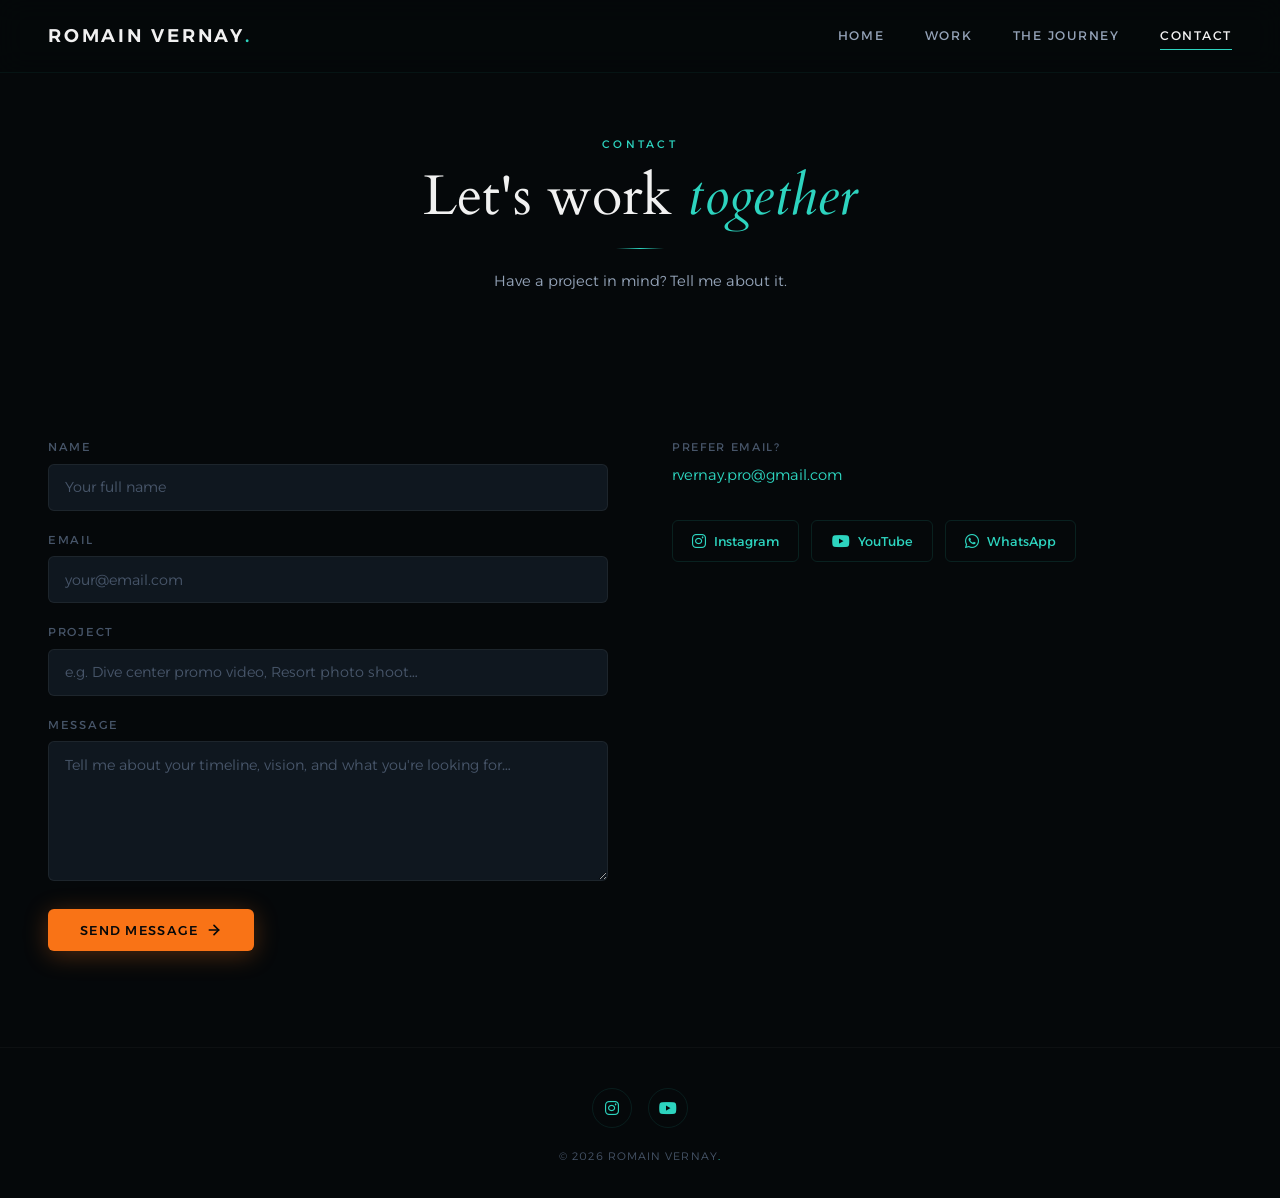
==== commit 2c0bf40d: "Add files via upload" ====
--- a/contact.html
+++ b/contact.html
@@ -16,7 +16,7 @@
     <a href="index.html" class="logo">ROMAIN VERNAY<span>.</span></a>
     <nav class="nav-desktop" id="nav-desktop">
       <a href="index.html" class="nav-desktop__link">Home</a>
-      <a href="portfolio.html" class="nav-desktop__link">Stories</a>
+      <a href="work.html" class="nav-desktop__link">Work</a>
       <a href="the-journey.html" class="nav-desktop__link">The Journey</a>
       <a href="contact.html" class="nav-desktop__link nav-desktop__link--active">Contact</a>
     </nav>
@@ -27,7 +27,7 @@
 
   <nav class="nav-mobile" id="nav-mobile">
     <a href="index.html" class="nav-mobile__link">Home</a>
-    <a href="portfolio.html" class="nav-mobile__link">Stories</a>
+    <a href="work.html" class="nav-mobile__link">Work</a>
     <a href="the-journey.html" class="nav-mobile__link">The Journey</a>
     <a href="contact.html" class="nav-mobile__link">Contact</a>
   </nav>
@@ -35,9 +35,10 @@
   <!-- ===== PAGE HERO ===== -->
   <section class="page-hero reveal" id="page-hero">
     <div class="page-hero__inner">
-      <p class="page-hero__kicker">Let's Connect</p>
-      <h1 class="page-hero__title">Available for <em>collaborations</em></h1>
+      <p class="page-hero__kicker">Contact</p>
+      <h1 class="page-hero__title">Let's work <em>together</em></h1>
       <div class="page-hero__divider"></div>
+      <p class="page-hero__desc">Have a project in mind? Tell me about it.</p>
     </div>
   </section>
 
@@ -48,7 +49,6 @@
 
         <!-- LEFT — Form -->
         <div class="contact-form-col">
-          <h2 class="contact-form__title">Send a message</h2>
           <form class="contact-form" id="contact-form" action="#" method="POST">
             <div class="contact-form__group">
               <label for="field-name" class="contact-form__label">Name</label>
@@ -76,70 +76,57 @@
             </div>
             <div class="contact-form__group">
               <label for="field-project" class="contact-form__label">Project</label>
+              <input
+                type="text"
+                class="contact-form__input"
+                id="field-project"
+                name="project"
+                placeholder="e.g. Dive center promo video, Resort photo shoot…"
+                required
+              >
+            </div>
+            <div class="contact-form__group">
+              <label for="field-message" class="contact-form__label">Message</label>
               <textarea
                 class="contact-form__input contact-form__textarea"
-                id="field-project"
-                name="project"
-                placeholder="Tell me about your project, timeline, and vision…"
+                id="field-message"
+                name="message"
+                placeholder="Tell me about your timeline, vision, and what you're looking for…"
                 required
               ></textarea>
             </div>
             <button type="submit" class="btn btn--orange contact-form__submit" id="btn-send">
-              Send Message
+              Send message
               <svg class="btn__arrow" width="16" height="16" viewBox="0 0 24 24" fill="none" stroke="currentColor" stroke-width="2.5" stroke-linecap="round" stroke-linejoin="round"><line x1="5" y1="12" x2="19" y2="12"/><polyline points="12 5 19 12 12 19"/></svg>
             </button>
           </form>
         </div>
 
-        <!-- RIGHT — Direct Connect -->
+        <!-- RIGHT — Prefer email? -->
         <div class="contact-info-col">
-          <h2 class="contact-info__title">Direct Connect</h2>
-
-          <!-- Email -->
           <div class="contact-info__block">
-            <div class="contact-info__icon">
-              <i class="fa-solid fa-envelope"></i>
-            </div>
             <div>
-              <p class="contact-info__label">Email</p>
-              <a href="mailto:contact@romainvrnx.com" class="contact-info__value contact-info__link" id="contact-email">
-                contact@romainvrnx.com
+              <p class="contact-info__label">Prefer email?</p>
+              <a href="mailto:rvernay.pro@gmail.com" class="contact-info__value contact-info__link" id="contact-email">
+                rvernay.pro@gmail.com
               </a>
             </div>
           </div>
 
-          <!-- Location -->
-          <div class="contact-info__block">
-            <div class="contact-info__icon">
-              <i class="fa-solid fa-location-dot"></i>
-            </div>
-            <div>
-              <p class="contact-info__label">Location</p>
-              <p class="contact-info__value">Moalboal, Philippines</p>
-              <p class="contact-info__value contact-info__value--dim">Rhône, France</p>
-            </div>
+          <div class="contact-socials">
+            <a href="#" class="contact-social-btn" id="contact-ig">
+              <i class="fa-brands fa-instagram"></i>
+              <span>Instagram</span>
+            </a>
+            <a href="#" class="contact-social-btn" id="contact-yt">
+              <i class="fa-brands fa-youtube"></i>
+              <span>YouTube</span>
+            </a>
+            <a href="#" class="contact-social-btn" id="contact-wa">
+              <i class="fa-brands fa-whatsapp"></i>
+              <span>WhatsApp</span>
+            </a>
           </div>
-
-          <!-- Social -->
-          <div class="contact-info__block">
-            <div class="contact-info__icon">
-              <i class="fa-solid fa-share-nodes"></i>
-            </div>
-            <div>
-              <p class="contact-info__label">Socials</p>
-              <div class="contact-socials">
-                <a href="#" class="contact-social-btn" id="contact-ig">
-                  <i class="fa-brands fa-instagram"></i>
-                  <span>Instagram</span>
-                </a>
-                <a href="#" class="contact-social-btn" id="contact-yt">
-                  <i class="fa-brands fa-youtube"></i>
-                  <span>YouTube</span>
-                </a>
-              </div>
-            </div>
-          </div>
-
         </div>
 
       </div>
--- a/style.css
+++ b/style.css
@@ -289,12 +289,12 @@
 
 .hero__label {
   font-family: var(--font-body);
-  font-size: .72rem;
-  font-weight: 400;
+  font-size: .85rem;
+  font-weight: 500;
   letter-spacing: .3em;
   text-transform: uppercase;
-  color: var(--teal);
-  text-shadow: 0 1px 10px rgba(0, 0, 0, .5);
+  color: var(--white);
+  text-shadow: 0 1px 12px rgba(0, 0, 0, .6), 0 0 20px rgba(0, 0, 0, .4);
   margin-bottom: 1rem;
   opacity: 0;
   animation: fadeUp .8s .3s ease forwards;
@@ -329,7 +329,7 @@
   font-family: var(--font-body);
   font-size: clamp(.85rem, 1.6vw, 1rem);
   font-weight: 300;
-  color: var(--grey);
+  color: var(--white);
   letter-spacing: .04em;
   text-shadow: 0 1px 12px rgba(0, 0, 0, .5);
   margin-bottom: 2rem;
@@ -337,6 +337,10 @@
   animation: fadeUp .8s .75s ease forwards;
 }
 
+.hero__tagline-accent {
+  color: var(--teal);
+}
+
 .hero__buttons {
   display: flex;
   gap: 1rem;
@@ -344,6 +348,32 @@
   flex-wrap: wrap;
   opacity: 0;
   animation: fadeUp .8s .9s ease forwards;
+}
+
+/* Service tags — PHOTO · VIDEO · DRONE */
+.hero__tags {
+  display: flex;
+  align-items: center;
+  justify-content: center;
+  gap: .5rem;
+  margin-bottom: 2rem;
+  opacity: 0;
+  animation: fadeUp .8s .82s ease forwards;
+}
+
+.hero__tag {
+  font-family: var(--font-body);
+  font-size: .65rem;
+  font-weight: 500;
+  letter-spacing: .25em;
+  text-transform: uppercase;
+  color: var(--teal);
+}
+
+.hero__tag-sep {
+  font-size: .75rem;
+  color: var(--grey-dim);
+  user-select: none;
 }
 
 /* Scroll hint */
@@ -452,6 +482,106 @@
 .btn--teal-outline:hover {
   background: rgba(45, 212, 191, .08);
   box-shadow: 0 8px 32px var(--teal-glow);
+}
+
+.btn--teal {
+  background: var(--teal);
+  color: var(--bg);
+  box-shadow: 0 4px 24px var(--teal-glow);
+}
+
+.btn--teal:hover {
+  background: #5eead4;
+  box-shadow: 0 8px 32px rgba(45, 212, 191, .4);
+}
+
+/* ============================================
+   VIDEO MODAL (YouTube Lightbox)
+   ============================================ */
+.video-modal {
+  position: fixed;
+  inset: 0;
+  z-index: 10000;
+  display: flex;
+  align-items: center;
+  justify-content: center;
+  background: rgba(0, 0, 0, .92);
+  backdrop-filter: blur(10px);
+  -webkit-backdrop-filter: blur(10px);
+  opacity: 0;
+  visibility: hidden;
+  transition: opacity .35s ease, visibility .35s ease;
+}
+
+.video-modal--open {
+  opacity: 1;
+  visibility: visible;
+}
+
+.video-modal__close {
+  position: absolute;
+  top: clamp(1rem, 3vw, 2rem);
+  right: clamp(1rem, 3vw, 2rem);
+  width: 48px;
+  height: 48px;
+  border-radius: 50%;
+  border: 1px solid rgba(255, 255, 255, .15);
+  background: rgba(255, 255, 255, .06);
+  color: var(--white);
+  font-size: 1.25rem;
+  cursor: pointer;
+  display: flex;
+  align-items: center;
+  justify-content: center;
+  transition: transform .3s ease, background .3s ease, border-color .3s ease;
+  z-index: 10001;
+}
+
+.video-modal__close:hover {
+  transform: rotate(90deg);
+  background: rgba(255, 255, 255, .12);
+  border-color: rgba(255, 255, 255, .3);
+}
+
+.video-modal__wrapper {
+  position: relative;
+  width: min(90vw, 1200px);
+  max-width: 1200px;
+  aspect-ratio: 16 / 9;
+  border-radius: 8px;
+  overflow: hidden;
+  box-shadow: 0 20px 80px rgba(0, 0, 0, .6);
+  transform: scale(.94);
+  transition: transform .35s ease;
+}
+
+.video-modal--open .video-modal__wrapper {
+  transform: scale(1);
+}
+
+.video-modal__wrapper iframe {
+  position: absolute;
+  top: 0;
+  left: 0;
+  width: 100%;
+  height: 100%;
+  border: 0;
+}
+
+/* Video modal — mobile */
+@media (max-width: 768px) {
+  .video-modal__wrapper {
+    width: 96vw;
+    border-radius: 6px;
+  }
+
+  .video-modal__close {
+    width: 40px;
+    height: 40px;
+    font-size: 1.1rem;
+    top: .75rem;
+    right: .75rem;
+  }
 }
 
 .btn__arrow {
@@ -2487,7 +2617,7 @@
   border-color: var(--orange);
 }
 
-/* ── Filmmaking — orange accents ── */
+/* ── Filmmaking — STRICT ORANGE color code ── */
 
 .page-filmmaking .section__kicker {
   color: var(--orange);
@@ -2497,6 +2627,54 @@
   color: var(--orange);
 }
 
+/* Page hero — orange accents */
+.page-filmmaking .page-hero__kicker {
+  color: var(--orange);
+}
+
+.page-filmmaking .page-hero__title em {
+  color: var(--orange);
+}
+
+.page-filmmaking .page-hero__divider {
+  background: linear-gradient(90deg, transparent, var(--orange), transparent);
+}
+
+/* Back button — orange */
+.page-filmmaking .btn-back {
+  color: var(--orange);
+  border-color: rgba(249, 115, 22, .2);
+}
+
+.page-filmmaking .btn-back:hover {
+  background: rgba(249, 115, 22, .1);
+  color: var(--orange);
+  border-color: var(--orange);
+  box-shadow: 0 4px 20px rgba(249, 115, 22, .12);
+}
+
+.page-filmmaking .btn-back i {
+  color: var(--orange);
+}
+
+/* Footer socials — orange on filmmaking */
+.page-filmmaking .footer-social {
+  border-color: rgba(249, 115, 22, .1);
+  color: var(--orange);
+}
+
+.page-filmmaking .footer-social:hover {
+  background: rgba(249, 115, 22, .08);
+  border-color: var(--orange);
+}
+
+.page-filmmaking .footer-full__copy span {
+  color: var(--orange);
+}
+
+.page-filmmaking .contact-strip::before {
+  background: linear-gradient(90deg, transparent, var(--orange), transparent);
+}
 
 .page-filmmaking .showreel__container {
   box-shadow:
@@ -2519,3 +2697,257 @@
   fill: var(--orange);
 }
 
+/* ============================================
+   PHOTOGRAPHY — Editorial Section Headers
+   ============================================ */
+.editorial-section {
+  position: relative;
+}
+
+.editorial-section + .editorial-section {
+  padding-top: 0;
+}
+
+.editorial-section__header {
+  margin-bottom: clamp(2.5rem, 5vw, 4rem);
+  position: relative;
+}
+
+.editorial-section__title {
+  font-family: var(--font-display);
+  font-size: clamp(1.8rem, 4vw, 2.8rem);
+  font-weight: 400;
+  font-style: italic;
+  color: var(--white);
+  letter-spacing: .03em;
+}
+
+.editorial-section__line {
+  width: 48px;
+  height: 2px;
+  background: var(--teal);
+  margin-top: 1rem;
+}
+
+
+/* ============================================
+   FILMMAKING — Cinematic Vertical Blocks
+   ============================================ */
+.film-block {
+  margin-bottom: clamp(5rem, 10vw, 9rem);
+  position: relative;
+}
+
+.film-block:last-child {
+  margin-bottom: 0;
+}
+
+/* Media area — large cinematic thumbnail */
+.film-block__media-link {
+  display: block;
+  text-decoration: none;
+  color: inherit;
+}
+
+.film-block__media {
+  position: relative;
+  width: 100%;
+  aspect-ratio: 21 / 9;
+  border-radius: var(--radius-lg);
+  overflow: hidden;
+  background: var(--surface);
+  cursor: pointer;
+}
+
+.film-block__img,
+.film-block__video {
+  width: 100%;
+  height: 100%;
+  object-fit: cover;
+  display: block;
+  filter: saturate(.8) brightness(.85);
+  transition: filter .6s ease, transform .6s ease;
+}
+
+.film-block:hover .film-block__img,
+.film-block:hover .film-block__video {
+  filter: saturate(1) brightness(.95);
+  transform: scale(1.03);
+}
+
+.film-block__media-overlay {
+  position: absolute;
+  inset: 0;
+  background: linear-gradient(
+    180deg,
+    transparent 40%,
+    rgba(5, 8, 10, .7) 100%
+  );
+  z-index: 1;
+  transition: opacity .4s ease;
+}
+
+.film-block:hover .film-block__media-overlay {
+  opacity: .6;
+}
+
+/* Play button centered */
+.film-block__play {
+  position: absolute;
+  top: 50%;
+  left: 50%;
+  transform: translate(-50%, -50%) scale(.85);
+  width: 80px;
+  height: 80px;
+  border-radius: 50%;
+  border: 2px solid rgba(249, 115, 22, .5);
+  background: rgba(5, 8, 10, .45);
+  backdrop-filter: blur(6px);
+  display: flex;
+  align-items: center;
+  justify-content: center;
+  z-index: 2;
+  color: var(--orange);
+  opacity: 0;
+  transition: opacity .35s ease, transform .35s ease, border-color .35s ease;
+}
+
+.film-block__play svg {
+  margin-left: 4px;
+}
+
+.film-block:hover .film-block__play {
+  opacity: 1;
+  transform: translate(-50%, -50%) scale(1);
+  border-color: var(--orange);
+}
+
+/* Info section */
+.film-block__info {
+  padding: clamp(1.5rem, 3vw, 2.5rem) 0;
+}
+
+.film-block__info-inner {
+  max-width: 720px;
+}
+
+.film-block__title {
+  font-family: var(--font-display);
+  font-size: clamp(1.6rem, 3.5vw, 2.6rem);
+  font-weight: 400;
+  font-style: italic;
+  color: var(--white);
+  margin-bottom: .5rem;
+  letter-spacing: .02em;
+}
+
+.film-block__meta {
+  font-family: var(--font-body);
+  font-size: .78rem;
+  font-weight: 400;
+  letter-spacing: .15em;
+  text-transform: uppercase;
+  color: var(--grey-dim);
+  margin-bottom: 1rem;
+}
+
+.film-block__description {
+  font-family: var(--font-body);
+  font-size: .92rem;
+  font-weight: 300;
+  color: var(--grey);
+  line-height: 1.75;
+  margin-bottom: 1.25rem;
+  max-width: 600px;
+}
+
+.film-block__roles {
+  display: flex;
+  flex-wrap: wrap;
+  gap: .5rem;
+}
+
+.film-block__role {
+  display: inline-block;
+  padding: .3rem .85rem;
+  font-size: .65rem;
+  font-weight: 500;
+  letter-spacing: .12em;
+  text-transform: uppercase;
+  color: var(--orange);
+  background: rgba(249, 115, 22, .08);
+  border: 1px solid rgba(249, 115, 22, .15);
+  border-radius: 3px;
+  transition: background .3s ease, border-color .3s ease;
+}
+
+.film-block:hover .film-block__role {
+  background: rgba(249, 115, 22, .12);
+  border-color: rgba(249, 115, 22, .3);
+}
+
+/* --- Film block separator line --- */
+.film-block + .film-block::before {
+  content: '';
+  position: absolute;
+  top: calc(-1 * clamp(2.5rem, 5vw, 4.5rem));
+  left: 50%;
+  transform: translateX(-50%);
+  width: 1px;
+  height: clamp(2rem, 4vw, 3.5rem);
+  background: linear-gradient(180deg, transparent, rgba(249, 115, 22, .15), transparent);
+}
+
+/* --- Responsive --- */
+@media (max-width: 900px) {
+  .film-block__media {
+    aspect-ratio: 16 / 9;
+  }
+}
+
+@media (max-width: 768px) {
+  .film-block__media {
+    aspect-ratio: 16 / 9;
+    border-radius: var(--radius);
+  }
+
+  .film-block__play {
+    width: 60px;
+    height: 60px;
+  }
+
+  .film-block__play svg {
+    width: 36px;
+    height: 36px;
+  }
+
+  .editorial-section__header {
+    margin-bottom: 1.5rem;
+  }
+}
+
+@media (max-width: 480px) {
+  .film-block__media {
+    aspect-ratio: 16 / 10;
+  }
+
+  .film-block__play {
+    width: 48px;
+    height: 48px;
+  }
+
+  .film-block__play svg {
+    width: 28px;
+    height: 28px;
+  }
+
+  .film-block__roles {
+    gap: .35rem;
+  }
+
+  .film-block__role {
+    font-size: .6rem;
+    padding: .25rem .65rem;
+  }
+}
+
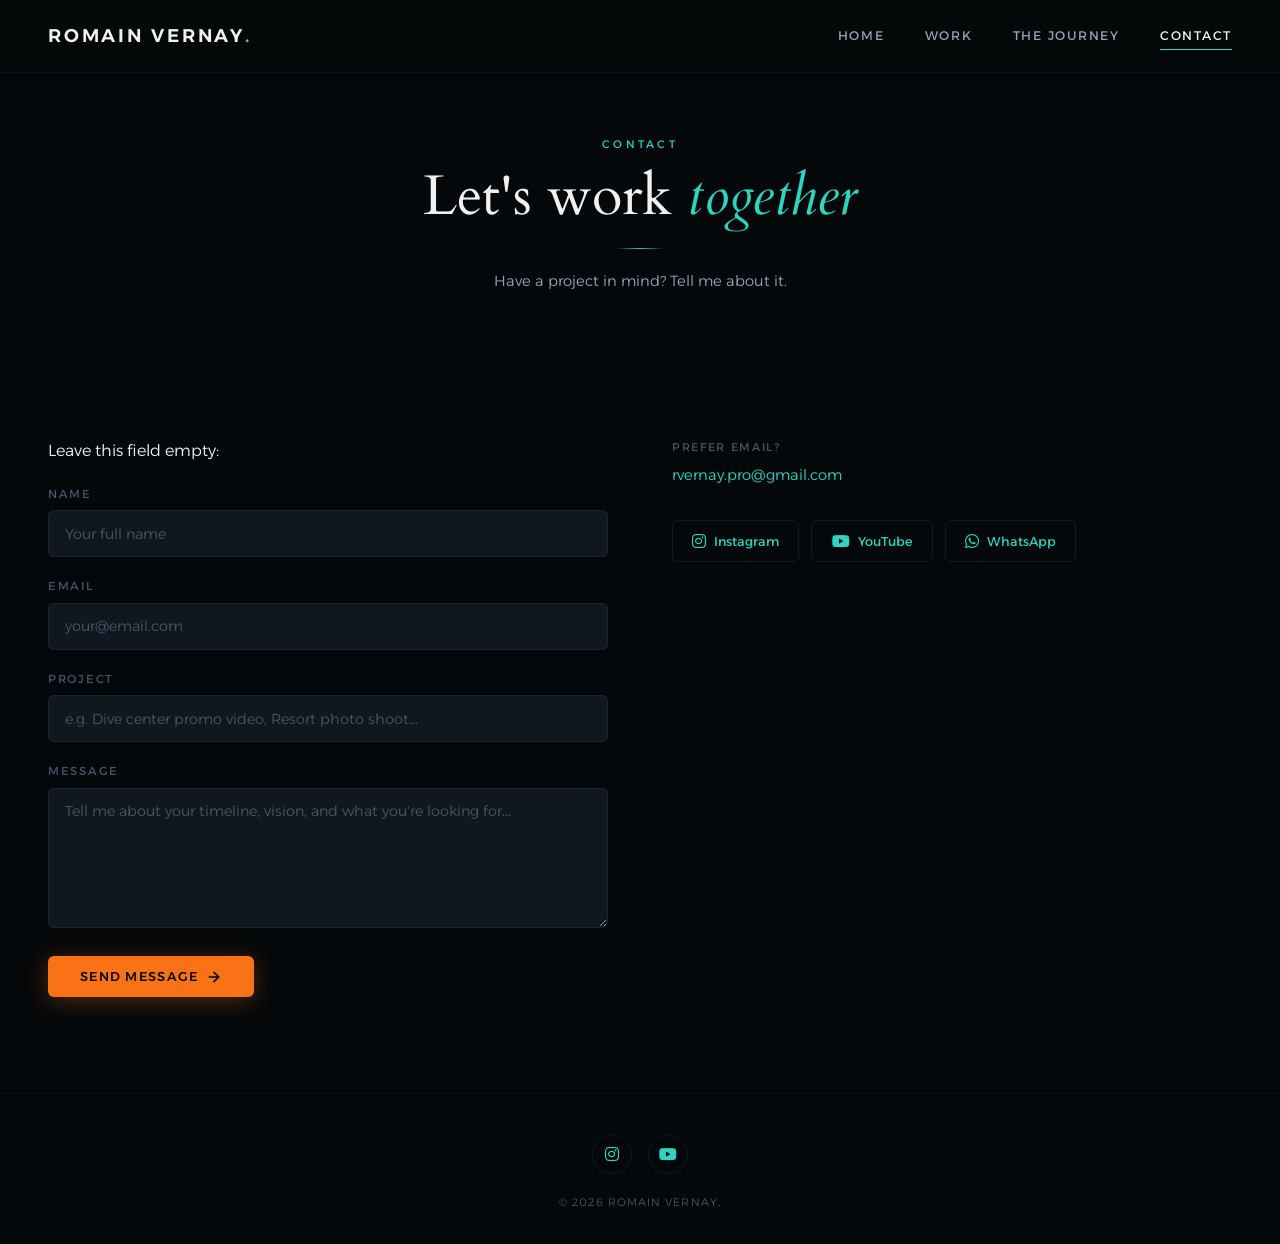
==== commit edc89e24: "Enable Netlify Forms for real contact submissions and hide unavailable WhatsApp" ====
--- a/contact.html
+++ b/contact.html
@@ -49,7 +49,9 @@
 
         <!-- LEFT — Form -->
         <div class="contact-form-col">
-          <form class="contact-form" id="contact-form" action="#" method="POST">
+          <form class="contact-form" id="contact-form" name="contact" method="POST" data-netlify="true" netlify-honeypot="bot-field">
+            <input type="hidden" name="form-name" value="contact">
+            <p class="contact-form__honeypot" aria-hidden="true"><label>Leave this field empty: <input name="bot-field" tabindex="-1" autocomplete="off"></label></p>
             <div class="contact-form__group">
               <label for="field-name" class="contact-form__label">Name</label>
               <input
@@ -122,7 +124,7 @@
               <i class="fa-brands fa-youtube"></i>
               <span>YouTube</span>
             </a>
-            <a href="#" class="contact-social-btn" id="contact-wa">
+            <a href="#" class="contact-social-btn" id="contact-wa" hidden aria-hidden="true" tabindex="-1">
               <i class="fa-brands fa-whatsapp"></i>
               <span>WhatsApp</span>
             </a>
--- a/style.css
+++ b/style.css
@@ -2951,3 +2951,304 @@
   }
 }
 
+
+
+/* ===== Portfolio editorial refinements — 2026 ===== */
+.page-photography .editorial-section__header {
+  display: flex;
+  flex-direction: column;
+  align-items: center;
+  text-align: center;
+  margin: 0 auto clamp(2.4rem, 5vw, 4rem);
+}
+.page-photography .editorial-section__title {
+  font-family: var(--font-display);
+  font-size: clamp(2.1rem, 4.6vw, 3.8rem);
+  font-weight: 400;
+  font-style: normal;
+  line-height: 1.14;
+  letter-spacing: -.018em;
+  text-wrap: balance;
+}
+.page-photography .editorial-section__title em {
+  font-weight: 400;
+  font-style: italic;
+  color: var(--teal);
+}
+.page-photography .editorial-section + .editorial-section {
+  padding-top: clamp(3rem, 6vw, 6rem);
+}
+.page-photography .editorial-section {
+  scroll-margin-top: calc(var(--nav-h) + 1rem);
+}
+.page-photography .masonry__item img,
+.page-second-home .masonry__item img {
+  min-height: 0;
+  height: auto;
+  object-fit: contain;
+}
+.page-second-home .project-intro {
+  max-width: 760px;
+  margin: 0 auto clamp(2.5rem, 5vw, 4rem);
+  text-align: center;
+}
+.page-second-home .project-intro__description {
+  margin: 0 auto;
+  color: var(--grey);
+  line-height: 1.8;
+  max-width: 650px;
+  font-size: .95rem;
+}
+.page-second-home .project-cover {
+  max-width: var(--max-w);
+  margin: 0 auto clamp(2.5rem, 6vw, 5rem);
+  padding: 0 clamp(1rem, 4vw, 3rem);
+}
+.page-second-home .project-cover img {
+  width: 100%;
+  height: auto;
+  display: block;
+  border-radius: var(--radius);
+}
+.page-second-home .masonry {
+  margin-bottom: 2rem;
+}
+#selected-work .work-grid {
+  grid-template-columns: repeat(2, minmax(0, 1fr));
+}
+#selected-work .work-card__thumb {
+  aspect-ratio: 3 / 2;
+}
+#selected-work .work-card__tag {
+  background: transparent;
+  color: var(--teal);
+  padding: 0;
+  border-radius: 0;
+  letter-spacing: .13em;
+}
+#selected-work .work-card__body {
+  padding: 1.05rem .3rem 0;
+}
+#selected-work .work-card {
+  background: transparent;
+}
+#selected-work .work-card:hover {
+  box-shadow: none;
+  transform: translateY(-3px);
+}
+#selected-work .work-card__title {
+  font-size: clamp(1.2rem, 2vw, 1.55rem);
+  margin-bottom: .35rem;
+}
+@media (max-width: 768px) {
+  #selected-work .work-grid {
+    grid-template-columns: 1fr;
+    gap: 2.5rem;
+  }
+  .page-photography .editorial-section__header {
+    margin-bottom: 2rem;
+    gap: .6rem;
+  }
+  .page-photography .editorial-section__title {
+    font-size: clamp(2rem, 8vw, 2.9rem);
+  }
+}
+
+/* Photography / commissioned projects — clear navigation to case studies */
+.page-photography .commission-feature {
+  display: block;
+  max-width: 1000px;
+  margin: 0 auto;
+  color: inherit;
+  text-decoration: none;
+  cursor: pointer;
+}
+.page-photography .commission-feature__image {
+  aspect-ratio: 16 / 9;
+  overflow: hidden;
+  border-radius: var(--radius);
+  background: var(--surface);
+}
+.page-photography .commission-feature__image img {
+  width: 100%;
+  height: 100%;
+  object-fit: cover;
+  display: block;
+  transition: transform .45s ease;
+}
+.page-photography .commission-feature:hover .commission-feature__image img,
+.page-photography .commission-feature:focus-visible .commission-feature__image img {
+  transform: scale(1.025);
+}
+.page-photography .commission-feature__info {
+  display: flex;
+  justify-content: space-between;
+  align-items: center;
+  gap: 1.5rem;
+  padding-top: 1rem;
+}
+.page-photography .commission-feature__title {
+  color: var(--white);
+  font-family: var(--font-display);
+  font-size: clamp(1.3rem, 2.4vw, 1.85rem);
+  font-weight: 400;
+  margin-bottom: .25rem;
+}
+.page-photography .commission-feature__meta {
+  color: var(--grey);
+  font-size: .82rem;
+}
+.page-photography .commission-feature__link {
+  color: var(--teal);
+  font-size: .82rem;
+  white-space: nowrap;
+}
+.page-photography .commission-feature:focus-visible {
+  outline: 2px solid var(--teal);
+  outline-offset: 5px;
+  border-radius: var(--radius);
+}
+@media (max-width: 600px) {
+  .page-photography .commission-feature__image {
+    aspect-ratio: 4 / 3;
+  }
+  .page-photography .commission-feature__info {
+    flex-direction: column;
+    align-items: flex-start;
+    gap: .45rem;
+  }
+}
+
+/* Photography page: direct category shortcuts, no additional landing page */
+.page-photography .photo-jump-nav {
+  display: flex;
+  justify-content: center;
+  align-items: center;
+  flex-wrap: wrap;
+  gap: .6rem;
+  margin: clamp(1.5rem, 3vw, 2.5rem) auto 0;
+}
+.page-photography .photo-jump-nav__link {
+  display: inline-flex;
+  justify-content: center;
+  align-items: center;
+  min-height: 42px;
+  padding: .62rem 1.15rem;
+  border: 1px solid rgba(158, 180, 184, .26);
+  border-radius: 999px;
+  text-decoration: none;
+  color: var(--grey);
+  font-family: var(--font-body);
+  font-size: .76rem;
+  font-weight: 400;
+  letter-spacing: .035em;
+  transition: border-color .25s ease, color .25s ease, background .25s ease;
+}
+.page-photography .photo-jump-nav__link:hover,
+.page-photography .photo-jump-nav__link:focus-visible {
+  border-color: var(--teal);
+  background: rgba(45, 212, 191, .07);
+  color: var(--white);
+}
+html {
+  scroll-behavior: smooth;
+}
+@media (prefers-reduced-motion: reduce) {
+  html { scroll-behavior: auto; }
+}
+
+/* Client Work: one centered card today, responsive grid as new projects arrive. */
+.page-photography .client-projects {
+  display: grid;
+  grid-template-columns: repeat(2, minmax(0, 1fr));
+  align-items: start;
+  gap: clamp(1.25rem, 3vw, 2.25rem);
+  max-width: 1150px;
+  margin: 0 auto;
+}
+.page-photography .client-projects:has(> :only-child) {
+  grid-template-columns: minmax(0, 720px);
+  justify-content: center;
+}
+.page-photography .client-project {
+  display: block;
+  min-width: 0;
+  color: inherit;
+  text-decoration: none;
+}
+.page-photography .client-project__image {
+  position: relative;
+  aspect-ratio: 3 / 2;
+  overflow: hidden;
+  border-radius: var(--radius);
+  background: var(--surface);
+}
+.page-photography .client-project__image img {
+  display: block;
+  height: 100%;
+  width: 100%;
+  object-fit: cover;
+  transition: transform .45s ease;
+}
+.page-photography .client-project__overlay {
+  position: absolute;
+  right: 1rem;
+  bottom: 1rem;
+  padding: .55rem .85rem;
+  border-radius: 999px;
+  color: var(--white);
+  background: rgba(5, 8, 10, .88);
+  border: 1px solid rgba(45, 212, 191, .45);
+  font-size: .75rem;
+  letter-spacing: .04em;
+  pointer-events: none;
+}
+.page-photography .client-project__info {
+  display: flex;
+  align-items: center;
+  justify-content: space-between;
+  gap: 1rem;
+  margin-top: 1.05rem;
+}
+.page-photography .client-project__title {
+  font-family: var(--font-display);
+  color: var(--white);
+  font-size: clamp(1.35rem, 2.3vw, 1.8rem);
+  font-weight: 400;
+  margin-bottom: .2rem;
+}
+.page-photography .client-project__meta {
+  color: var(--grey);
+  font-size: .8rem;
+  line-height: 1.5;
+}
+.page-photography .client-project__action {
+  color: var(--teal);
+  white-space: nowrap;
+  font-size: .78rem;
+}
+.page-photography .client-project:hover img,
+.page-photography .client-project:focus-visible img { transform: scale(1.035); }
+.page-photography .client-project:focus-visible {
+  outline: 2px solid var(--teal);
+  outline-offset: 5px;
+}
+@media (max-width: 768px) {
+  .page-photography .client-projects {
+    grid-template-columns: 1fr;
+  }
+  .page-photography .photo-jump-nav { gap: .4rem; }
+  .page-photography .photo-jump-nav__link {
+    font-size: .69rem;
+    padding: .65rem .82rem;
+  }
+}
+@media (max-width: 420px) {
+  .page-photography .client-project__info {
+    flex-direction: column;
+    align-items: flex-start;
+    gap: .5rem;
+  }
+  .page-photography .photo-jump-nav { gap: .45rem; }
+  .page-photography .photo-jump-nav__link { min-height: 44px; }
+}
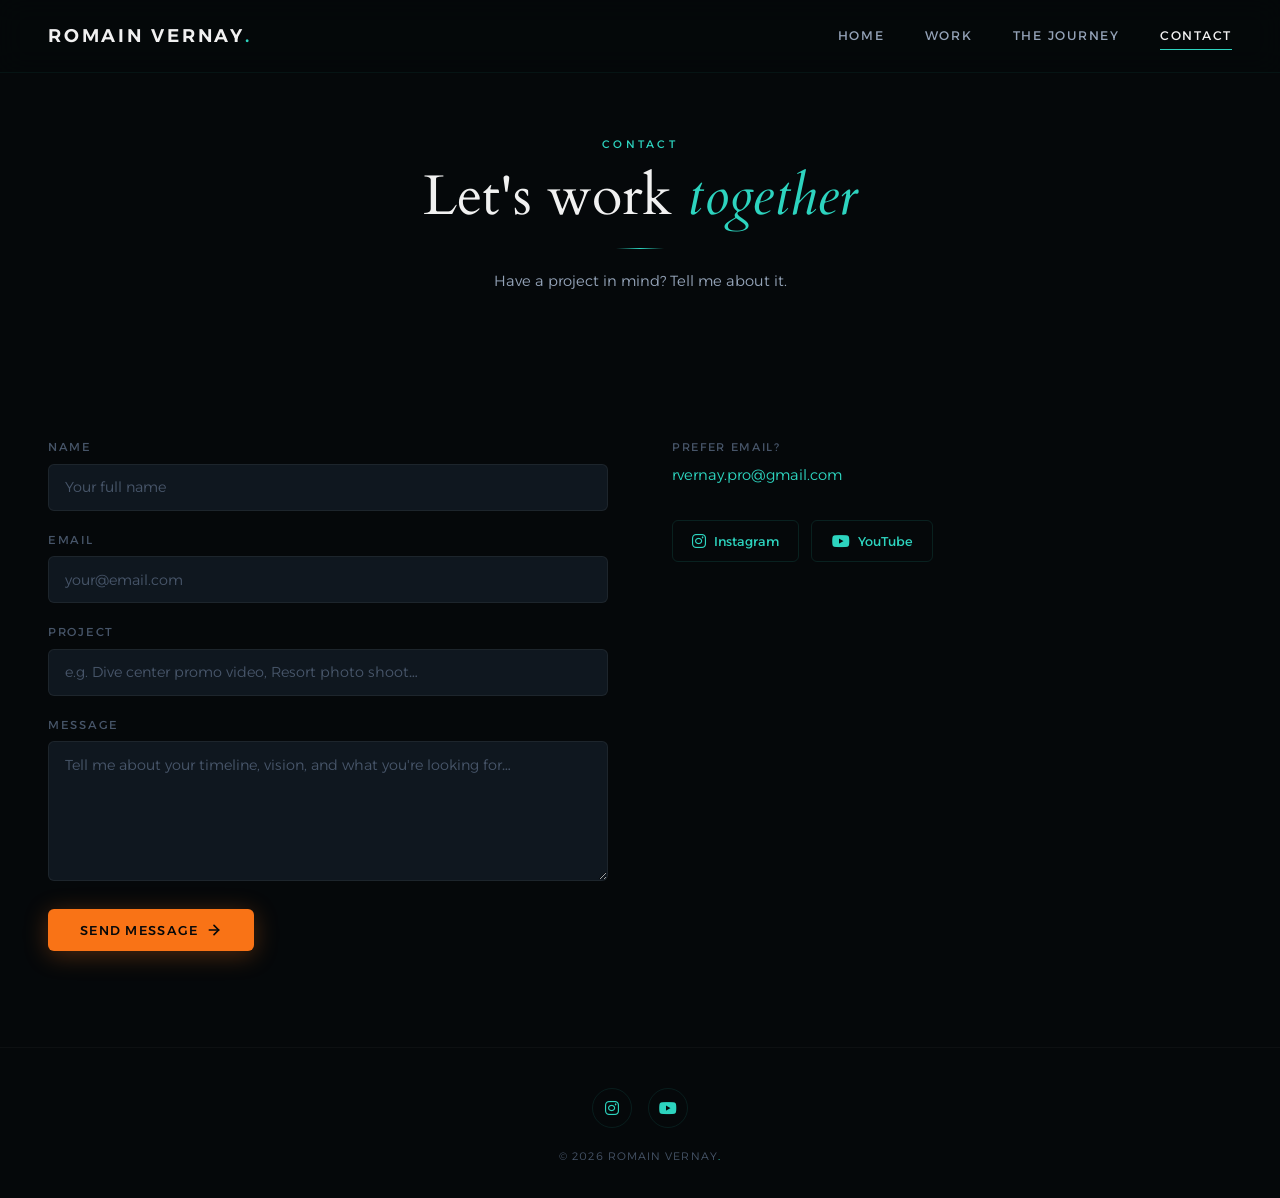
==== commit 8c32a277: "Redirect successful Netlify contact submissions to custom thank-you page" ====
--- a/contact.html
+++ b/contact.html
@@ -49,7 +49,7 @@
 
         <!-- LEFT — Form -->
         <div class="contact-form-col">
-          <form class="contact-form" id="contact-form" name="contact" method="POST" data-netlify="true" netlify-honeypot="bot-field">
+          <form class="contact-form" id="contact-form" name="contact" method="POST" action="/message-received.html" data-netlify="true" netlify-honeypot="bot-field">
             <input type="hidden" name="form-name" value="contact">
             <p class="contact-form__honeypot" aria-hidden="true"><label>Leave this field empty: <input name="bot-field" tabindex="-1" autocomplete="off"></label></p>
             <div class="contact-form__group">
--- a/style.css
+++ b/style.css
@@ -3252,3 +3252,10 @@
   .page-photography .photo-jump-nav { gap: .45rem; }
   .page-photography .photo-jump-nav__link { min-height: 44px; }
 }
+
+/* Netlify form honeypot and unavailable social links stay off-screen. */
+.contact-form__honeypot,
+.contact-social-btn[hidden],
+.footer-social[hidden] {
+  display: none !important;
+}
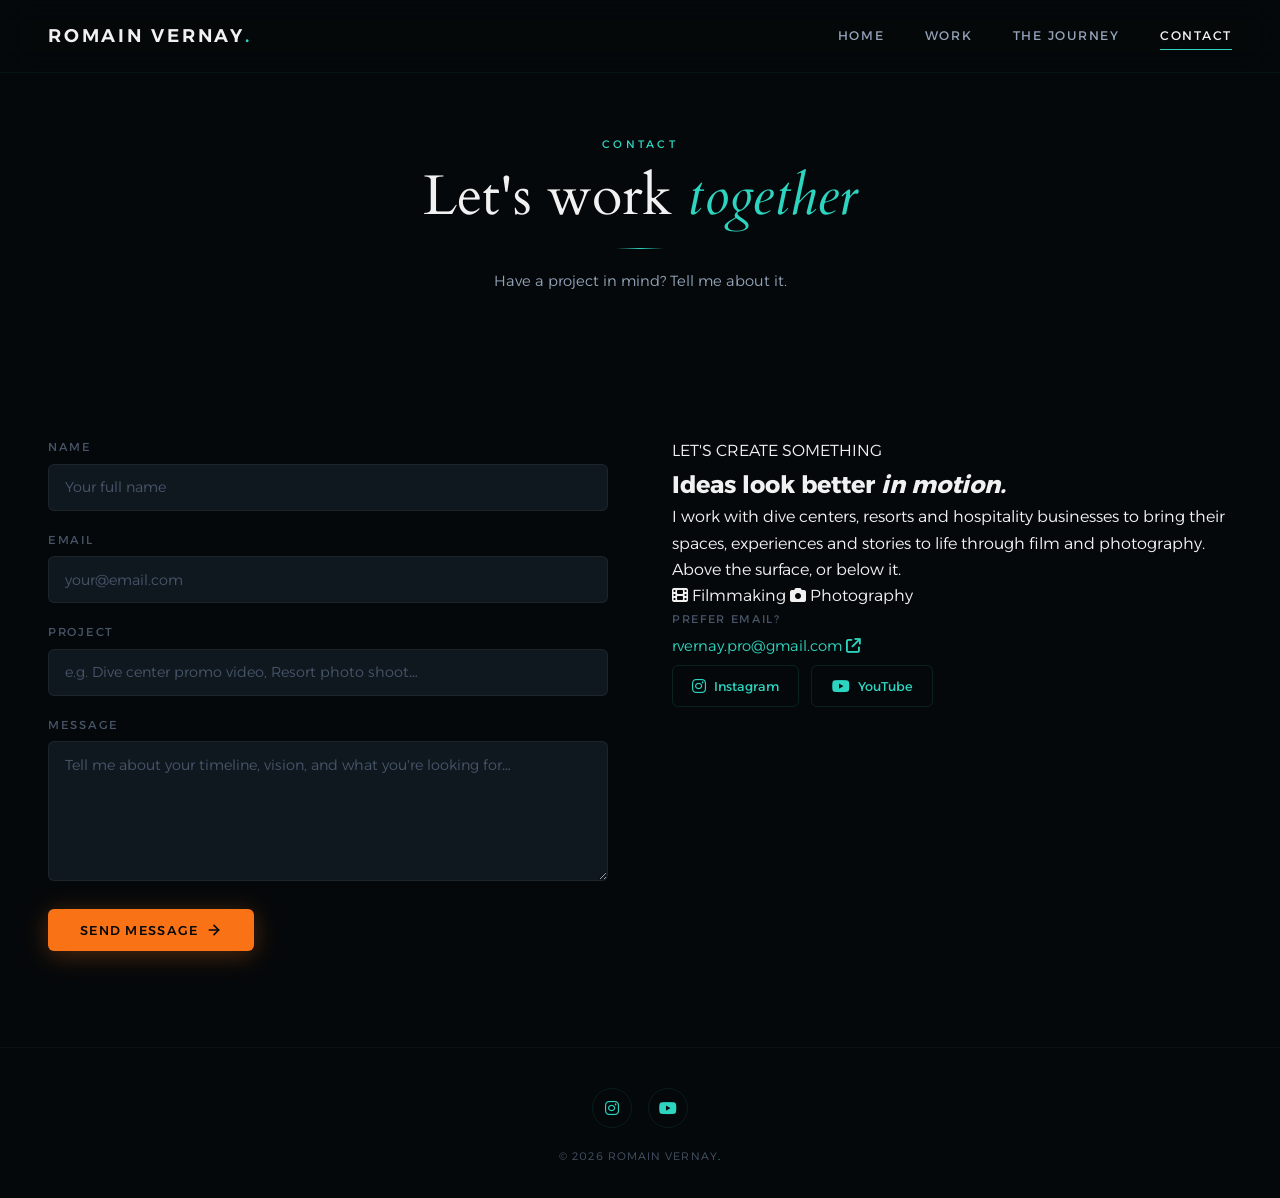
==== commit 4143ec2f: "Give Contact an editorial services introduction without generic service cards" ====
--- a/contact.html
+++ b/contact.html
@@ -104,24 +104,35 @@
           </form>
         </div>
 
-        <!-- RIGHT — Prefer email? -->
-        <div class="contact-info-col">
-          <div class="contact-info__block">
-            <div>
-              <p class="contact-info__label">Prefer email?</p>
-              <a href="mailto:rvernay.pro@gmail.com" class="contact-info__value contact-info__link" id="contact-email">
-                rvernay.pro@gmail.com
-              </a>
-            </div>
+        <!-- RIGHT — A concise introduction to what I create -->
+        <aside class="contact-info-col" aria-label="Work together">
+          <p class="contact-intro__eyebrow">LET'S CREATE SOMETHING</p>
+          <h2 class="contact-intro__title">Ideas look better <em>in motion.</em></h2>
+          <p class="contact-intro__copy">
+            I work with dive centers, resorts and hospitality businesses to bring
+            their spaces, experiences and stories to life through film and photography.
+            Above the surface, or below it.
+          </p>
+
+          <div class="contact-intro__disciplines" aria-label="Creative disciplines">
+            <span><i class="fa-solid fa-film" aria-hidden="true"></i> Filmmaking</span>
+            <span><i class="fa-solid fa-camera" aria-hidden="true"></i> Photography</span>
           </div>
 
-          <div class="contact-socials">
+          <div class="contact-intro__direct">
+            <p class="contact-info__label">PREFER EMAIL?</p>
+            <a href="mailto:rvernay.pro@gmail.com" class="contact-info__value contact-info__link" id="contact-email">
+              rvernay.pro@gmail.com <i class="fa-solid fa-arrow-up-right-from-square" aria-hidden="true"></i>
+            </a>
+          </div>
+
+          <div class="contact-socials" aria-label="Social profiles">
             <a href="#" class="contact-social-btn" id="contact-ig">
-              <i class="fa-brands fa-instagram"></i>
+              <i class="fa-brands fa-instagram" aria-hidden="true"></i>
               <span>Instagram</span>
             </a>
             <a href="#" class="contact-social-btn" id="contact-yt">
-              <i class="fa-brands fa-youtube"></i>
+              <i class="fa-brands fa-youtube" aria-hidden="true"></i>
               <span>YouTube</span>
             </a>
             <a href="#" class="contact-social-btn" id="contact-wa" hidden aria-hidden="true" tabindex="-1">
@@ -129,8 +140,7 @@
               <span>WhatsApp</span>
             </a>
           </div>
-        </div>
-
+        </aside>
       </div>
     </div>
   </section>
--- a/style.css
+++ b/style.css
@@ -3259,3 +3259,60 @@
 .footer-social[hidden] {
   display: none !important;
 }
+
+/* ============================================
+   CONTACT — CONFIRMATION PAGE
+   ============================================ */
+.message-success {
+  min-height: calc(100svh - var(--nav-h));
+  padding: calc(var(--nav-h) + 3rem) 1.5rem 5rem;
+  display: flex;
+  justify-content: center;
+  align-items: center;
+  text-align: center;
+}
+.message-success__inner {
+  width: 100%;
+  max-width: 630px;
+  display: flex;
+  flex-direction: column;
+  align-items: center;
+}
+.message-success__icon {
+  width: 58px;
+  height: 58px;
+  display: grid;
+  place-items: center;
+  margin-bottom: 1.7rem;
+  background: rgba(45, 212, 191, .10);
+  border-radius: 50%;
+  color: var(--teal);
+  font-size: 1.35rem;
+}
+.message-success__title {
+  margin: 0 0 1.1rem;
+  font-family: 'Cardo', Georgia, serif;
+  font-weight: 400;
+  font-size: clamp(2.3rem, 6vw, 4.4rem);
+  line-height: 1.15;
+  color: var(--white);
+}
+.message-success__title em {
+  font-style: italic;
+  color: var(--teal);
+}
+.message-success__desc {
+  max-width: 460px;
+  margin: 0 0 2.2rem;
+  font-size: clamp(.9rem, 2vw, 1.05rem);
+  line-height: 1.7;
+  color: var(--grey);
+}
+.message-success .btn {
+  display: inline-flex;
+  align-items: center;
+  gap: .75rem;
+}
+@media (max-width: 480px) {
+  .message-success { padding-inline: 1.25rem; }
+}
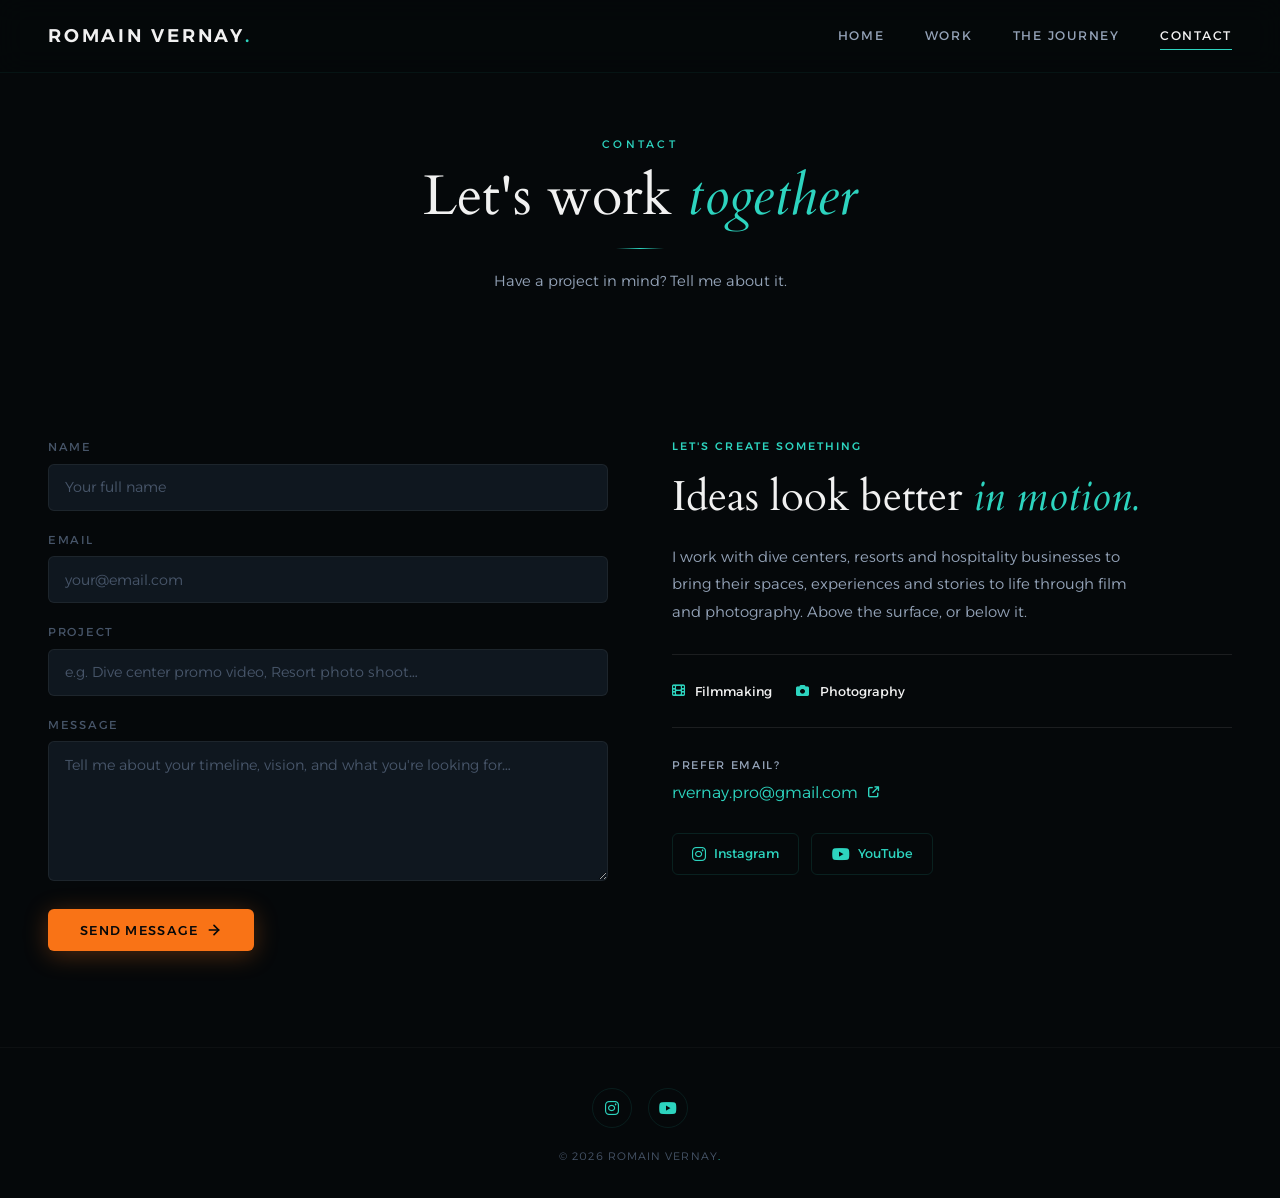
==== commit 080bde2f: "Load RV. teal favicon on contact.html" ====
--- a/contact.html
+++ b/contact.html
@@ -3,6 +3,7 @@
 <head>
   <meta charset="UTF-8">
   <meta name="viewport" content="width=device-width, initial-scale=1.0">
+  <link rel="icon" type="image/svg+xml" href="favicon.svg">
   <title>Contact — Romain Vernay</title>
   <meta name="description" content="Get in touch with Romain Vernay for underwater filmmaking, photography collaborations, and creative projects.">
 
--- a/style.css
+++ b/style.css
@@ -3316,3 +3316,68 @@
 @media (max-width: 480px) {
   .message-success { padding-inline: 1.25rem; }
 }
+
+/* ============================================
+   CONTACT — Editorial invitation
+   ============================================ */
+.contact-info-col {
+  min-width: 0;
+}
+.contact-intro__eyebrow {
+  color: var(--teal);
+  font-size: .68rem;
+  font-weight: 500;
+  letter-spacing: .19em;
+  margin: 0 0 1rem;
+}
+.contact-intro__title {
+  font: 400 clamp(1.9rem, 3.3vw, 2.65rem)/1.18 var(--font-display);
+  margin: 0 0 1.35rem;
+  color: var(--white);
+}
+.contact-intro__title em {
+  color: var(--teal);
+  font-style: italic;
+}
+.contact-intro__copy {
+  color: var(--grey);
+  font-size: .93rem;
+  line-height: 1.85;
+  max-width: 480px;
+  margin: 0;
+}
+.contact-intro__disciplines {
+  display: flex;
+  flex-wrap: wrap;
+  gap: 1.5rem;
+  padding: 1.6rem 0;
+  margin: 1.75rem 0;
+  border-top: 1px solid rgba(255,255,255,.09);
+  border-bottom: 1px solid rgba(255,255,255,.09);
+}
+.contact-intro__disciplines span {
+  display: inline-flex;
+  align-items: center;
+  gap: .65rem;
+  color: var(--white);
+  font-size: .8rem;
+  font-weight: 400;
+}
+.contact-intro__disciplines i { color: var(--teal); }
+.contact-intro__direct { margin-bottom: 1.65rem; }
+.contact-intro__direct .contact-info__label { color: var(--grey); }
+.contact-intro__direct .contact-info__link {
+  display: inline-flex;
+  flex-wrap: wrap;
+  align-items: center;
+  gap: .6rem;
+  font-size: clamp(.9rem, 2vw, 1rem);
+}
+.contact-intro__direct .contact-info__link i { font-size: .7rem; }
+.contact-info-col .contact-socials { margin-top: 0; }
+@media (max-width: 900px) {
+  .contact-intro__title { font-size: clamp(1.9rem, 6vw, 2.6rem); }
+}
+@media (max-width: 480px) {
+  .contact-intro__disciplines { gap: 1.1rem; }
+}
